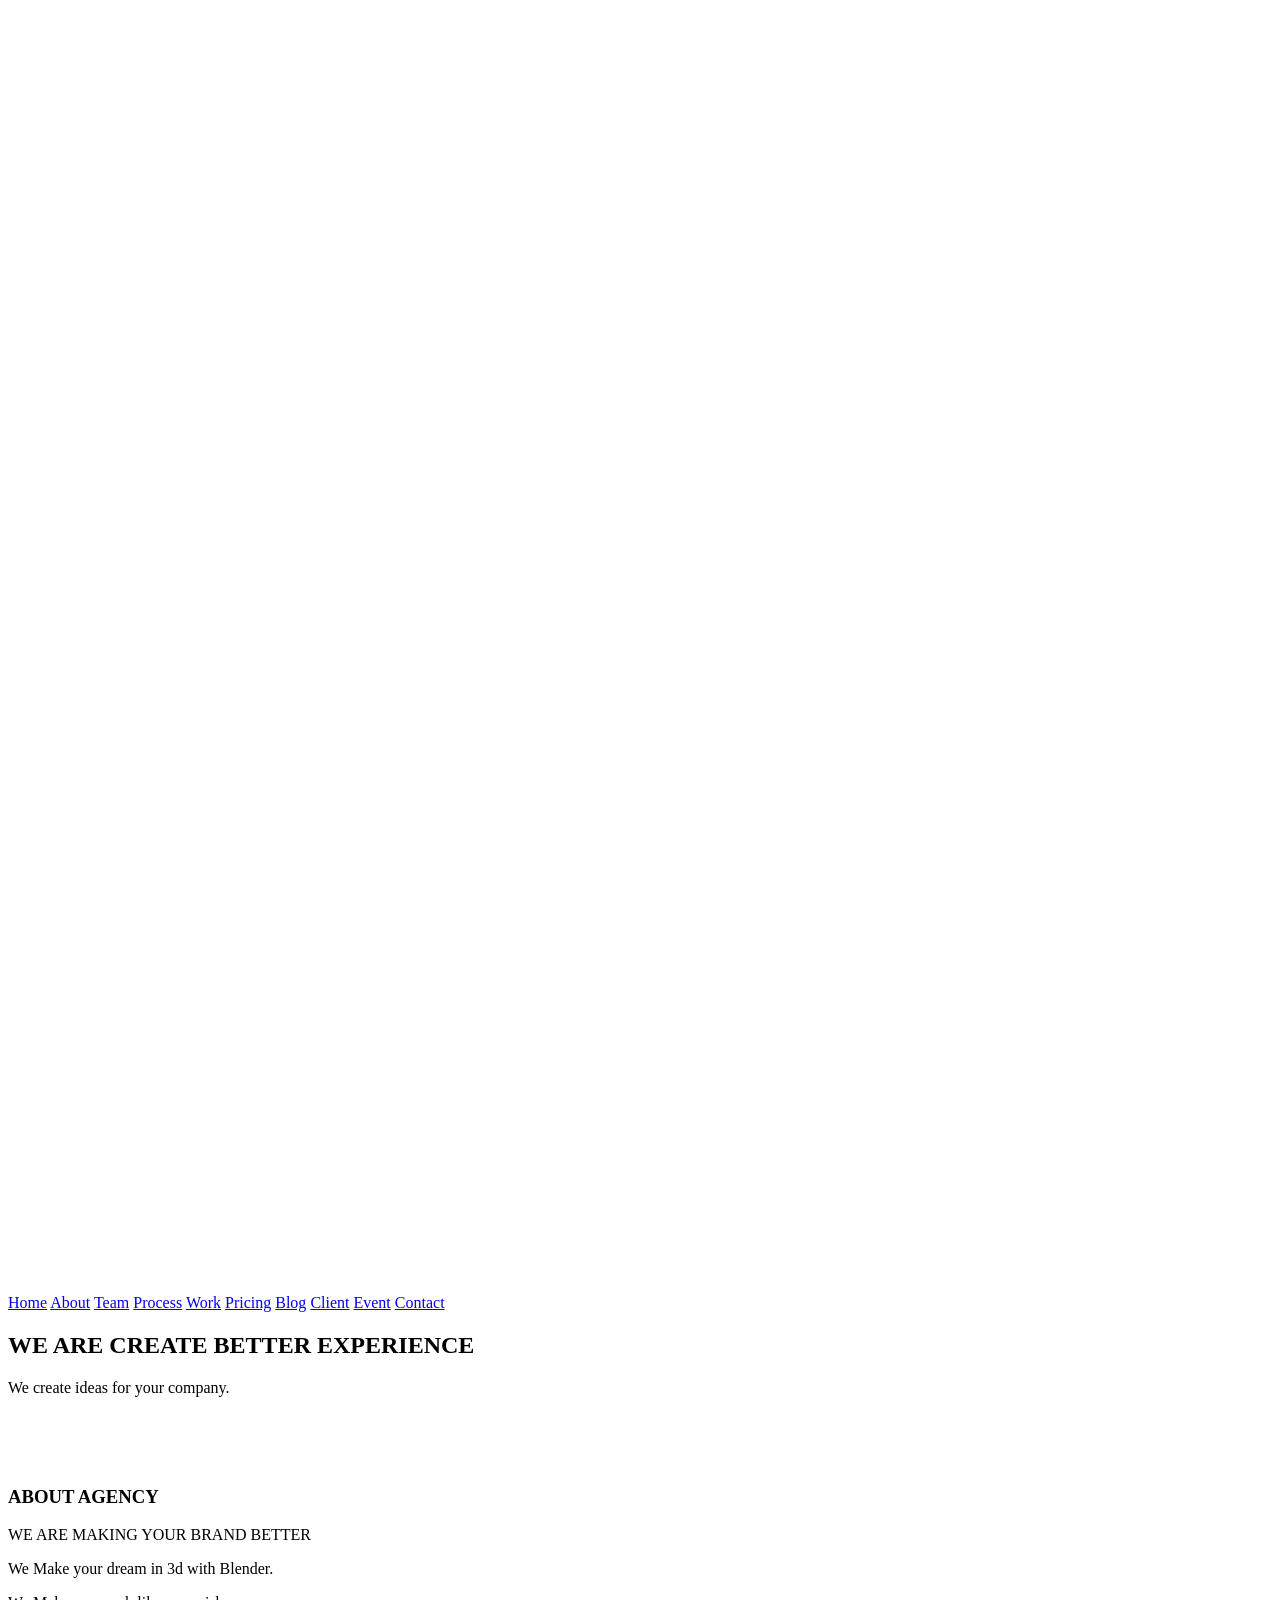
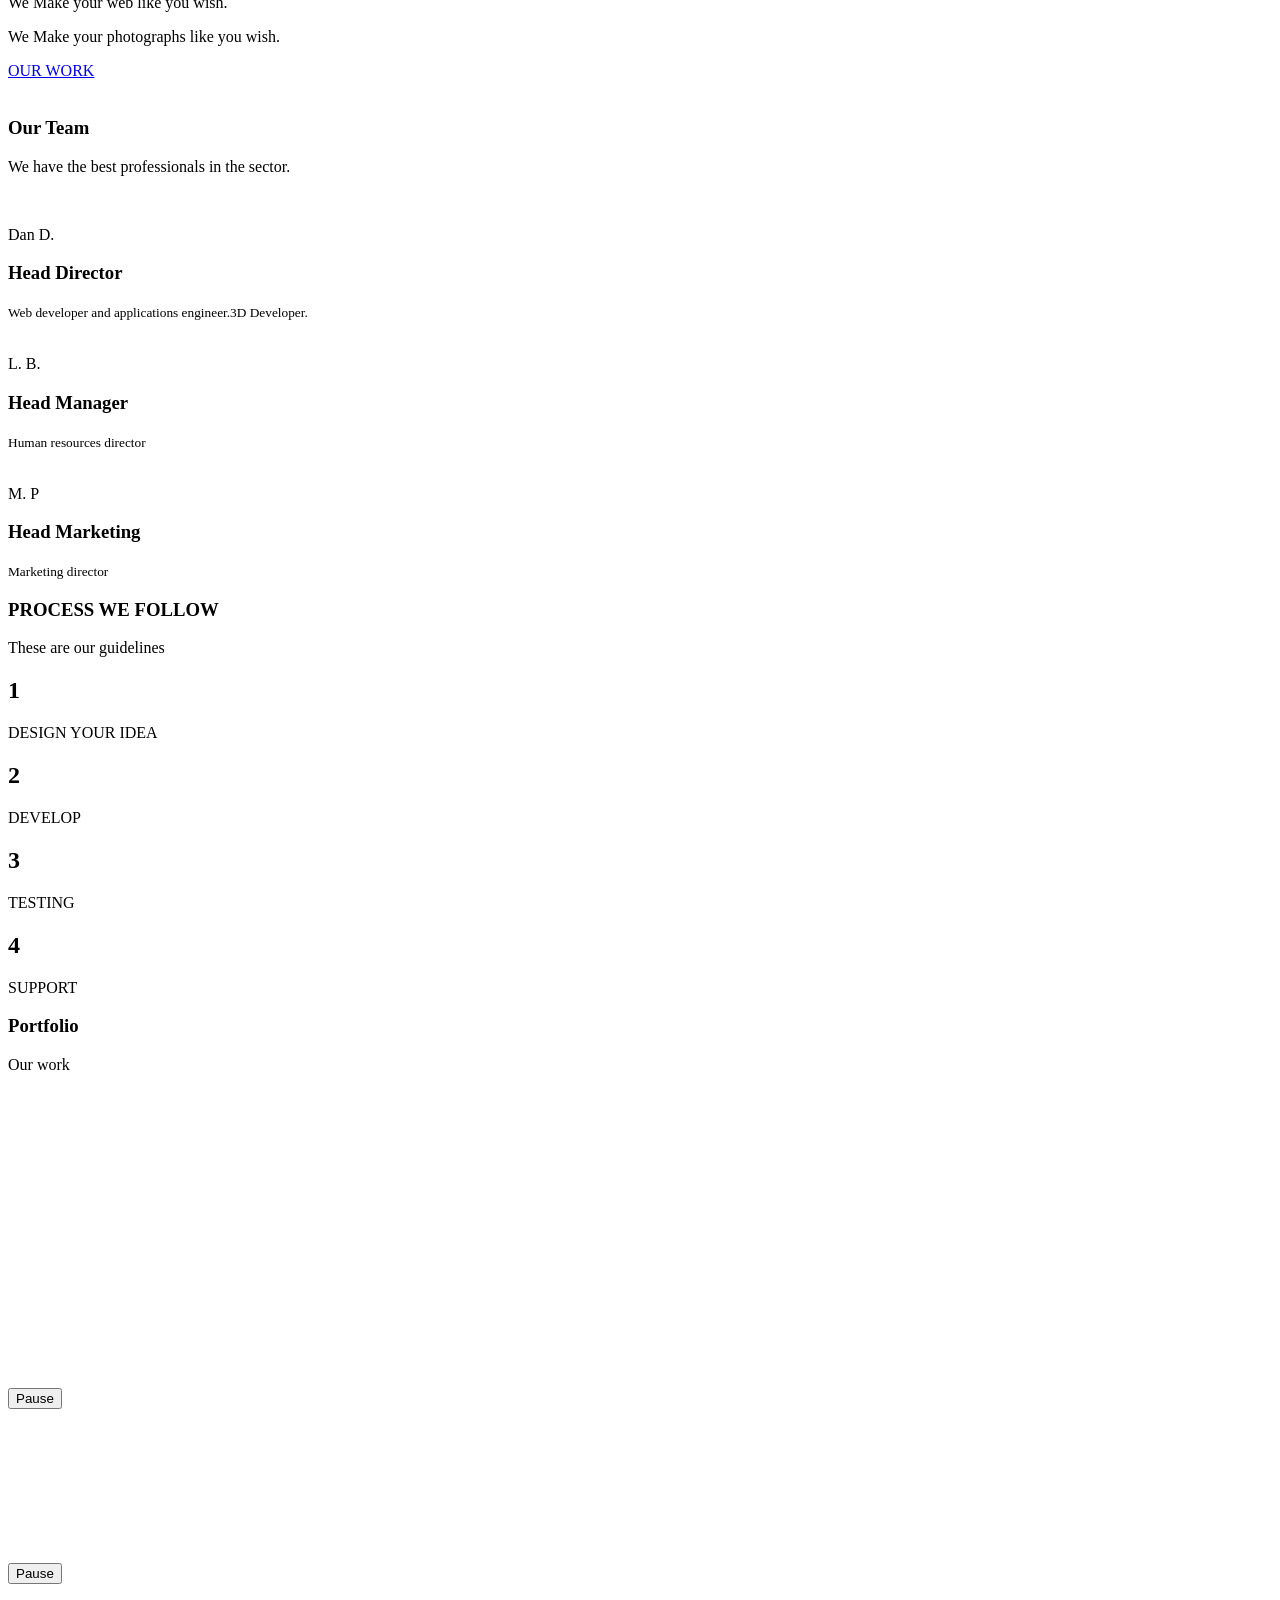
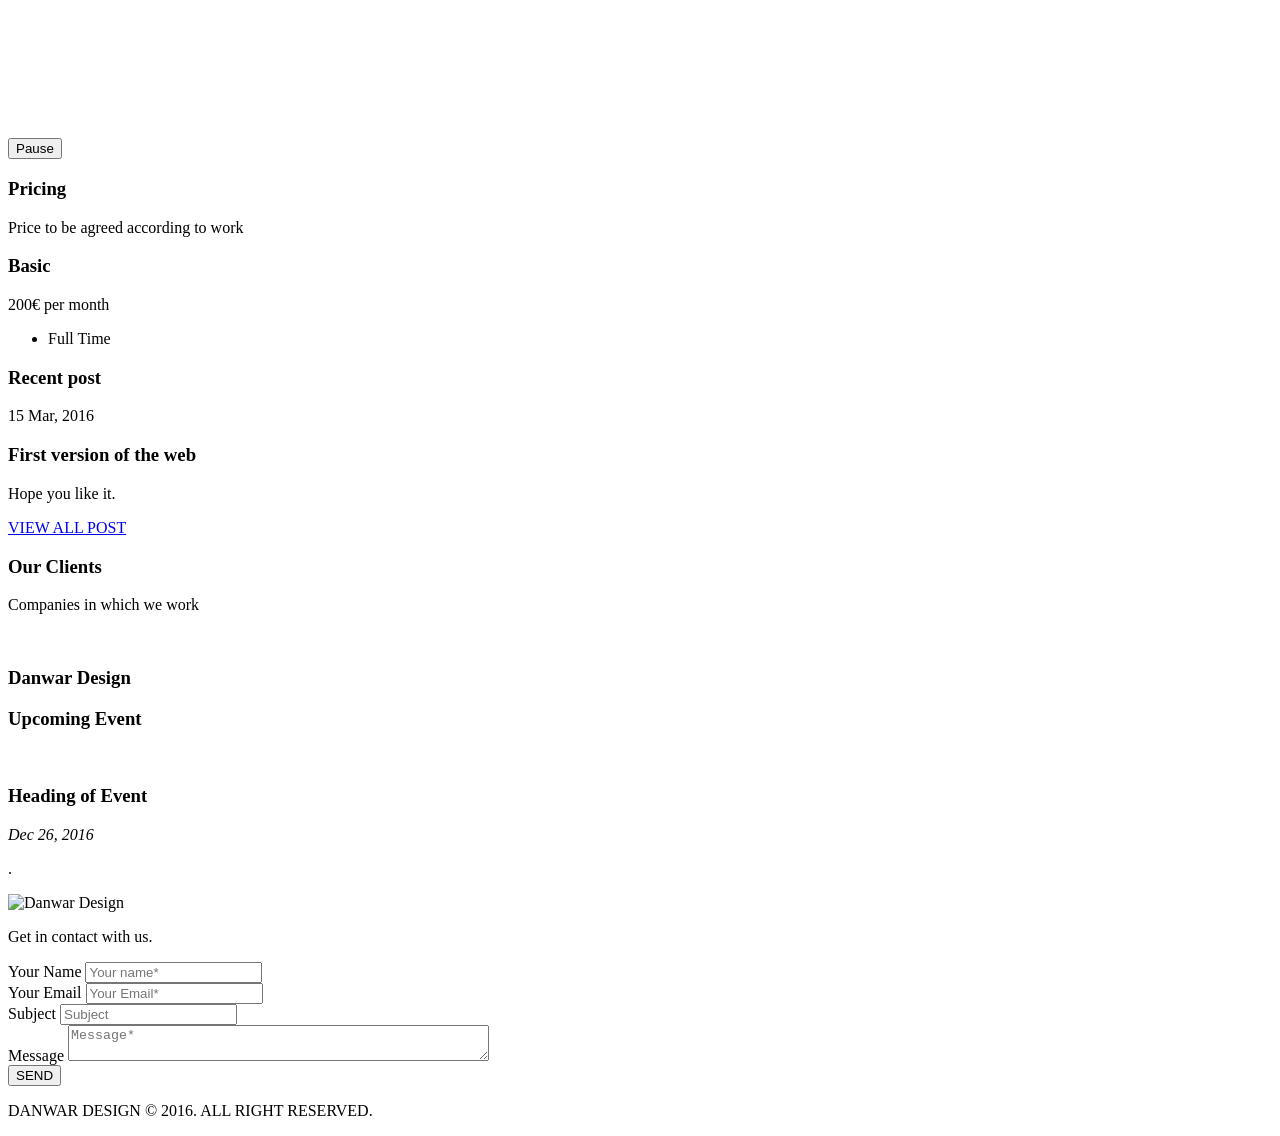
==== danwardesign.html @ 5cc41cb2 "first upload" ====
<!DOCTYPE html>
<html lang="en">
<head>
<meta charset="utf-8">
<meta name="viewport" content="width=device-width, initial-scale=1.0">
<meta name="description" content="WEB DESIGN, SOFTWARE DEVELOPMENT">
<meta name="author" content="">
<title>DANWAR DESIGN</title>
<!-- core CSS -->
<link rel="shortcut icon" href="img/logo.ico" type="image/x-icon">
<link rel="icon" href="img/logo.ico" type="image/x-icon">
<link href="css/bootstrap.min.css" rel="stylesheet">
<link href="css/font-awesome.min.css" rel="stylesheet">
<link href="css/animate.min.css" rel="stylesheet">
<link href="css/owl.carousel.css" rel="stylesheet">
<link href="css/main.css" rel="stylesheet">
<link href="css/responsive.css" rel="stylesheet">
<!--[if lt IE 9]>
    <script src="js/html5shiv.js"></script>
    <script src="js/respond.min.js"></script>
    <![endif]-->
<script src="js/jquery.js"></script>
<script src="js/bootstrap.min.js"></script>
<script src="js/wow.min.js"></script>
<script src='js/jquery.scrollto.min.js'></script>
<script src="js/owl.carousel.min.js"></script>
<script type="text/javascript">
	// makes sure the whole site is loaded
	jQuery(window).load(function() {
	// will fade out the whole DIV that covers the website.
	jQuery("#preloader").delay(2000).fadeOut("slow");
	});
	


</script>
</head>
<!--/head-->
<body>


<div id="preloader">
  <div class="loader">
    <svg class="circular" viewBox="25 25 50 50">
      <circle class="path" cx="50" cy="50" r="20" fill="none" stroke-width="2" stroke-miterlimit="10"/>
    </svg>
  </div>
</div>

<header class="main-section" >
  <div class="container">
    <div class="cbp-af-header">
      <div class="cbp-af-inner"> 
        <!--Fixed</h1>--> 
        <a href="/" class="logo"><img src="img/logo2.png" alt="" /></a>
        <nav> <a href="#home">Home</a> <a href="#about">About</a> <a href="#team">Team</a> <a href="#process">Process</a> <a href="#portfolio">Work</a> <a href="#pricing">Pricing</a> <a href="#blog">Blog</a> <a href="#client">Client</a> <a href="#event">Event</a> <a href="#contact">Contact</a> </nav>
      </div>
    </div>
  </div>
  
  <!-- /.navbar --> 
</header>

<!-- Header -->
 
<section class="banner-section" id="home">
<div class="banner-caption">
<h2>WE ARE CREATE BETTER EXPERIENCE</h2>
<span></span>
<p>We create ideas for your company.</p>
</div>

<div id="owl-banner" class="owl-carousel">
      <div class="item text-center">
        <img src="img/banner1.jpg" alt="" />
      </div>

      <div class="item text-center">
        <img src="img/banner2.jpg" alt="" />
      </div>
      <div class="item text-center">
        <img src="img/banner3.jpg" alt="" />
      </div>
    </div>

</section>

<!-- Banner -->
<section class="white-section" id="about">
  <div class="container">
    <div class="section-header wow fadeInDown" data-wow-duration="500" data-wow-delay="100">
      <h3>ABOUT AGENCY</h3>
      <span class="border"></span>
      <p>WE ARE MAKING YOUR BRAND BETTER</p>
    </div>
    <div class="about-content">
      <p class="wow fadeInLeft" data-wow-duration="500" data-wow-delay="200">We Make your dream in 3d  with Blender.</p>
      <p class="wow fadeInRight" data-wow-duration="500" data-wow-delay="400">We Make your web like you wish.</p>
      <p class="wow fadeInRight" data-wow-duration="500" data-wow-delay="400">We Make your photographs like you wish.</p>
      <a href="#portfolio" class="btn btn-hero">OUR WORK</a> </div>
    <div class="about-img"> <img src="img/about-img.png" alt="" /> </div>
  </div>
</section>
<!-- About -->
<section class="grey-section" id="team">
  <div class="container">
    <div class="section-header wow slideInDown" data-wow-duration="300" data-wow-delay="300">
      <h3>Our Team</h3>
      <span class="border"></span>
      <p>We have the best professionals in the sector.</p>
    </div>
    <div class="row">
      <div class="col-sm-4">
        <div class="team-item wow slideInLeft" data-wow-duration="300" data-wow-delay="2300"> <img src="img/team-1.jpg" alt="" />
          <p class="team-name">Dan D.</p>
          <h3 class="position">Head Director</h3>
          <div class="social-buttons"><a href="#" class="social-button facebook"><i class="fa fa-facebook"></i></a><a href="#" class="social-button twitter"><i class="fa fa-twitter"></i></a><a href="#" class="social-button google"><i class="fa fa-google"></i></a><a href="#" class="social-button dribbble"><i class="fa fa-dribbble"></i></a><a href="#" class="social-button skype"><i class="fa fa-skype"></i></a> </div>
          <small>Web developer and applications engineer.3D Developer.</small> </div>
      </div>
      <div class="col-sm-4">
        <div class="team-item wow slideInDown" data-wow-duration="300" data-wow-delay="300"> <img src="img/team-2.jpg" alt="" />
          <p class="team-name">L. B.</p>
          <h3 class="position">Head Manager</h3>
          <div class="social-buttons"><a href="#" class="social-button facebook"><i class="fa fa-facebook"></i></a><a href="#" class="social-button twitter"><i class="fa fa-twitter"></i></a><a href="#" class="social-button google"><i class="fa fa-google"></i></a><a href="#" class="social-button dribbble"><i class="fa fa-dribbble"></i></a><a href="#" class="social-button skype"><i class="fa fa-skype"></i></a> </div>
          <small>Human resources director</small> </div>
      </div>
      <div class="col-sm-4">
        <div class="team-item wow slideInRight" data-wow-duration="300" data-wow-delay="300"> <img src="img/team-3.jpg" alt="" />
          <p class="team-name">M. P</p>
          <h3 class="position">Head Marketing</h3>
          <div class="social-buttons"><a href="#" class="social-button facebook"><i class="fa fa-facebook"></i></a><a href="#" class="social-button twitter"><i class="fa fa-twitter"></i></a><a href="#" class="social-button google"><i class="fa fa-google"></i></a><a href="#" class="social-button dribbble"><i class="fa fa-dribbble"></i></a><a href="#" class="social-button skype"><i class="fa fa-skype"></i></a> </div>
          <small>Marketing director</small> </div>
      </div>
    </div>
  </div>
</section>
<!-- Team -->
<section class="process-section" id="process">
  <div class="process-bg"></div>
  <div class="container">
    <div class="processes">
      <div class="section-header wow slideInDown" data-wow-duration="300" data-wow-delay="300">
        <h3>PROCESS WE FOLLOW</h3>
        <span class="border"></span>
        <p>These are our guidelines </p>
      </div>
      <div class="pro-item pro-color-1">
        <h2>1</h2>
        <div class="pro-hover"> <span class="fa fa-coffee"></span>
          <p>DESIGN YOUR IDEA</p>
        </div>
      </div>
      <div class="pro-item pro-color-2">
        <h2>2</h2>
        <div class="pro-hover"> <span class="fa fa-desktop"></span>
          <p>DEVELOP</p>
        </div>
      </div>
      <div class="pro-item pro-color-3">
        <h2>3</h2>
        <div class="pro-hover"> <span class="fa fa-hourglass-o"></span>
          <p>TESTING</p>
        </div>
      </div>
      <div class="pro-item pro-color-4">
        <h2>4</h2>
        <div class="pro-hover"> <span class="fa fa-send-o"></span>
          <p>SUPPORT</p>
        </div>
      </div>
    </div>
  </div>
</section>
<!-- Process -->
<section class="white-section" id="portfolio">
  <div class="container">
    <div class="section-header wow slideInDown" data-wow-duration="300" data-wow-delay="300">
      <h3>Portfolio</h3>
      <span class="border"></span>
      <p>Our work</p>
    </div>
    <div class="row wow fadeInDown" data-wow-duration="500" data-wow-delay="100">
      <div class="col-md-3 col-sm-6">
        <div class="image-hover img-inner-shadow"> <img src="img/img1.png" alt="" />
          <div class="layer"></div>
        </div>
      </div>
      <div class="col-md-3 col-sm-6">
        <div class="image-hover img-inner-shadow"> <img src="img/img2.png" alt="" />
          <div class="layer"></div>
        </div>
      </div>
      <div class="col-md-3 col-sm-6">
        <div class="image-hover img-inner-shadow"> <img src="img/img3.png" alt="" />
          <div class="layer"></div>
        </div>
      </div>
      <div class="col-md-3 col-sm-6">
        <div class="image-hover img-inner-shadow"> <img src="img/img4.png" alt="" />
          <div class="layer"></div>
        </div>
      </div>
      <div class="col-md-3 col-sm-6">
        <div class="image-hover img-inner-shadow"> <img src="img/img5.png" alt="" />
          <div class="layer"></div>
        </div>
      </div>
      <div class="col-md-3 col-sm-6">
        <div class="image-hover img-inner-shadow"> <img src="img/img6.png" alt="" />
          <div class="layer"></div>
        </div>
      </div>
      <div class="col-md-3 col-sm-6">
        <div class="image-hover img-inner-shadow"> <img src="img/img7.png" alt="" />
          <div class="layer"></div>
        </div>
      </div>
      <div class="col-md-3 col-sm-6">
        <div class="image-hover img-inner-shadow"> <img src="img/img8.png" alt="" />
          <div class="layer"></div>
        </div>
      </div>
	   
	  <div class="image-hover img-inner-shadow">  
       <!-- VIDEO -->
		<video  id="v1"  class="stopfade" loop autoplay muted preload poster="img/about-img.png">
		<source src="img/video/convertir.mp4 " type="video/mp4">
		</video>       	
		  <div id="bv1">		 	
			  <button id="b1" onclick="pausarVideo('v1');" >Pause</button>
		  </div>
      </div>
	  <div class="image-hover img-inner-shadow">  
       <!-- VIDEO -->
		<video  id="v2"  class="stopfade" loop autoplay muted preload poster="img/about-img.png">
		<source src="img/video/salto.mp4 " type="video/mp4">
		</video>       	
		  <div id="bv2">		 	
			 <button id="b2" onclick="pausarVideo('v2');" >Pause</button>
		  </div>
      </div>
	  <div class="image-hover img-inner-shadow">  
       <!-- VIDEO -->
		<video  id="v3"  class="stopfade" loop autoplay muted preload poster="img/about-img.png">
		<source src="img/video/tenis1.mp4 " type="video/mp4">
		</video>       	
		  <div id="bv3">		 	
			 <button id="b3" onclick="pausarVideo('v3');" >Pause</button>
		  </div>
      </div>
	
  </div>
</section>
<!-- Portfolio -->
<section class="grey-section" id="pricing">
  <div class="container">
    <div class="section-header wow slideInDown" data-wow-duration="300" data-wow-delay="300">
      <h3>Pricing</h3>
      <span class="border"></span>
      <p>Price to be agreed according to work</p>
    </div>
    <div class="row">
      <div class="col-sm-4">
        <div class="price_card wow slideInLeft" data-wow-duration="300" data-wow-delay="300">
          <div class="header">
            <h3>Basic</h3>
            <span class="price">200€</span> <span class="name">per month</span> </div>
          <ul class="features">
            <li>Full Time</li>
          </ul>
        </div>
      </div>
     
    </div>
  </div>
</section>
<!-- Pricing -->
<section class="post-section" id="blog">
  <div class="post-bg"></div>
  <div class="container">
    <div class="col-xs-offset-7">
      <div class="section-header">
        <h3>Recent post</h3>
        <span class="border"></span>
        <p> </p>
      </div>
      <div class="posts">
        <div class="post-item"> <span>15 Mar, 2016</span>
          <h3>First version of the web</h3>
          <p>Hope you like it. </p>
        </div>


        <a href="#" class="btn btn-hero">VIEW ALL POST</a> </div>
    </div>
  </div>
</section>
<!-- Blog -->
<section class="white-section" id="client">
  <div class="container">
    <div class="client-section">
      <div class="section-header wow slideInLeft" data-wow-duration="300" data-wow-delay="300">
        <h3>Our Clients</h3>
        <span class="border"></span>
        <p>Companies in which we work</p>
      </div>
      <div id="owl-demo" class="owl-carousel wow slideInRight" data-wow-duration="300" data-wow-delay="300">
        <div class="item"><img src="img/client-3.png" alt="" /></div>        
      </div>
    </div>
  </div>
</section>

<!-- Clients -->
<section class="test-section wow fadeInDown" data-wow-duration="300" data-wow-delay="300">
  <div class="container">
    <div id="owl-client" class="owl-carousel">
      <div class="item text-center">
     
        <h3>Danwar Design</h3>      
      </div>
    </div>
  </div>
</section>
<!-- Testimonial -->
<section class="grey-section" id="event">
  <div class="container">
    <div class="section-header wow slideInDown" data-wow-duration="300" data-wow-delay="300">
      <h3>Upcoming Event</h3>      
    </div>
    <div class="row">
      <div class="col-md-6">
        <div class="blog-item wow slideInLeft" data-wow-duration="300" data-wow-delay="300"> <img src="img/home-blog-1.jpg" alt="" />
          <h3>Heading of Event</h3>
          <em>Dec 26, 2016</em>
          <p>.</p>
        </div>
      </div>     
    </div>
  </div>
</section>
<!-- Event -->
<section class="map-section">
  <div id="map-canvas"></div>
</section>
<!-- Google Map -->
<footer id="contact" class="footer-section">
  <div class="footer-main">
    <div class="container">
      <div class="col-md-6">
        <div class="footer-logo"> <img src="img/footer-logo.png" alt="Danwar Design" /> </div>
        <p>Get in contact with us. </p>
        <div class="social-buttons"><a href="#" class="social-button facebook"><i class="fa fa-facebook"></i></a><a href="#" class="social-button twitter"><i class="fa fa-twitter"></i></a><a href="#" class="social-button google"><i class="fa fa-google"></i></a><a href="#" class="social-button dribbble"><i class="fa fa-dribbble"></i></a><a href="#" class="social-button skype"><i class="fa fa-skype"></i></a> </div>
      </div>
      <div class="col-md-5 pull-right">
        <div class="contact-form wow slideInLeft" data-wow-duration="300" data-wow-delay="300">
          <form id="contact-form" class="form" action="contactform.php" method="POST">
            <div class="form-group">
              <label class="form-label" for="Name">Your Name</label>
              <input type="text" class="form-control" id="Name" name="first_name" placeholder="Your name*" tabindex="1" required>
            </div>
            <div class="form-group">
              <label class="form-label" for="email">Your Email</label>
              <input type="email" class="form-control" id="email" name="email" placeholder="Your Email*" tabindex="2" required>
            </div>
            <div class="form-group">
              <label class="form-label" for="subject">Subject</label>
              <input type="text" class="form-control" id="subject" name="subject" placeholder="Subject" tabindex="3">
            </div>
            <div class="form-group">
              <label class="form-label" for="comments">Message</label>
              <textarea rows="2" cols="50" name="comments" class="form-control" id="comments" placeholder="Message*" tabindex="4" required></textarea>
            </div>
            <div class="text-left mt70">
              <button type="submit" class="btn btn-hero">SEND</button>
            </div>
          </form>
        </div>
      </div>
    </div>
  </div>
  <div class="footer text-center">
    <div class="btn btn-top" id="toTop"> <a href="#"><i class="fa fa-angle-up"></i></a> </div>
    <p>DANWAR DESIGN &copy; 2016. ALL RIGHT RESERVED.</p>
  </div>
</footer>
<!-- Contact --> 
<script src="js/classie.js" type="application/javascript"></script> 
<script src="js/main.js"></script> 
<script>

	
 
	function pausarVideo(videoParam )
	{
	    var buscar = "#b" + videoParam + " button" ;
		var video = document.getElementById(videoParam),
		pauseButton = document.querySelector(buscar);
 
 
		function vidFade() {
		  video.classList.add("stopfade");
		}

		video.addEventListener('ended', function()
		{
		// only functional if "loop" is removed 
		video.pause();
		vidFade();
		}, false); 
		 
		pauseButton.addEventListener("click", function() {
		
		  video.classList.toggle("stopfade");
		  if (video.paused) {
			video.play();
			pauseButton.innerHTML = "Pause";
		  } else {
			video.pause();
			pauseButton.innerHTML = "Paused";
		  }
		}, false);

		video.addEventListener('touchstart', function(e) {
		e.preventDefault();
		video.play();
		})
	}
	
	</script>

</body>
</html>
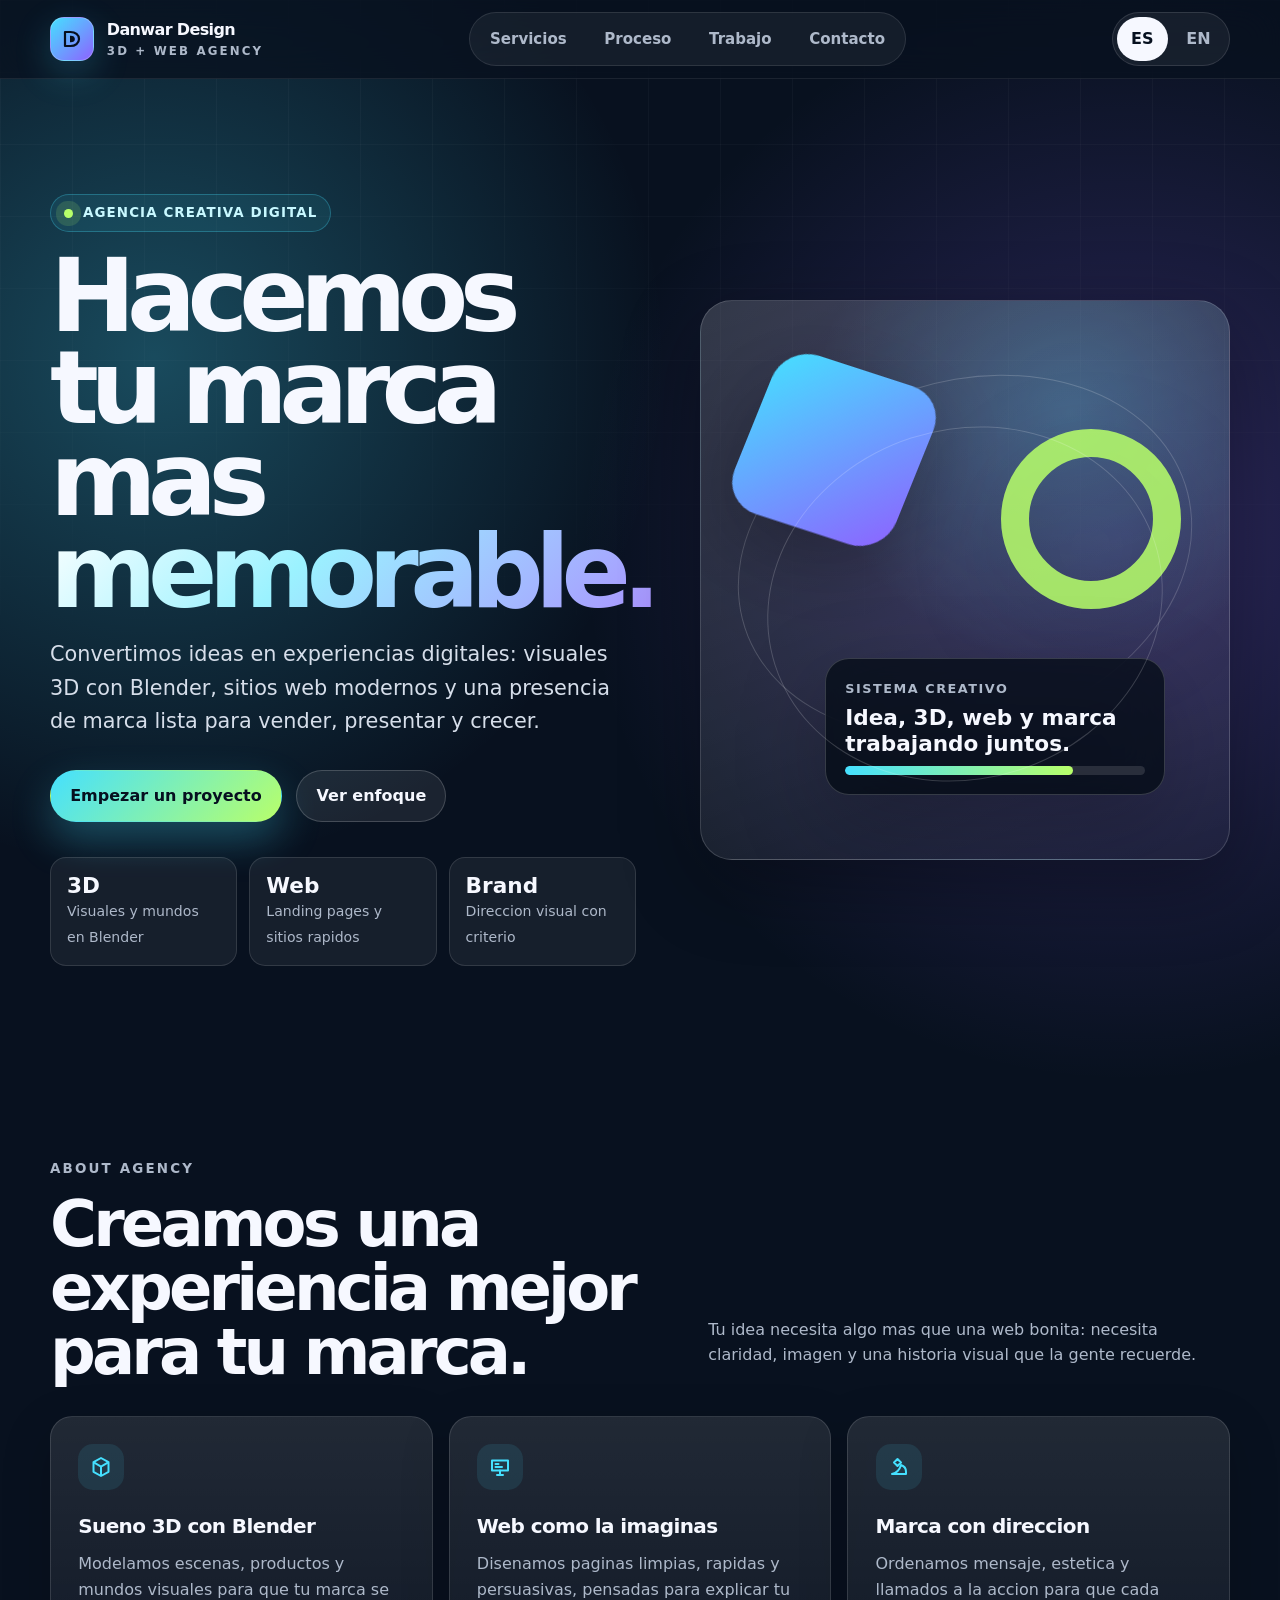
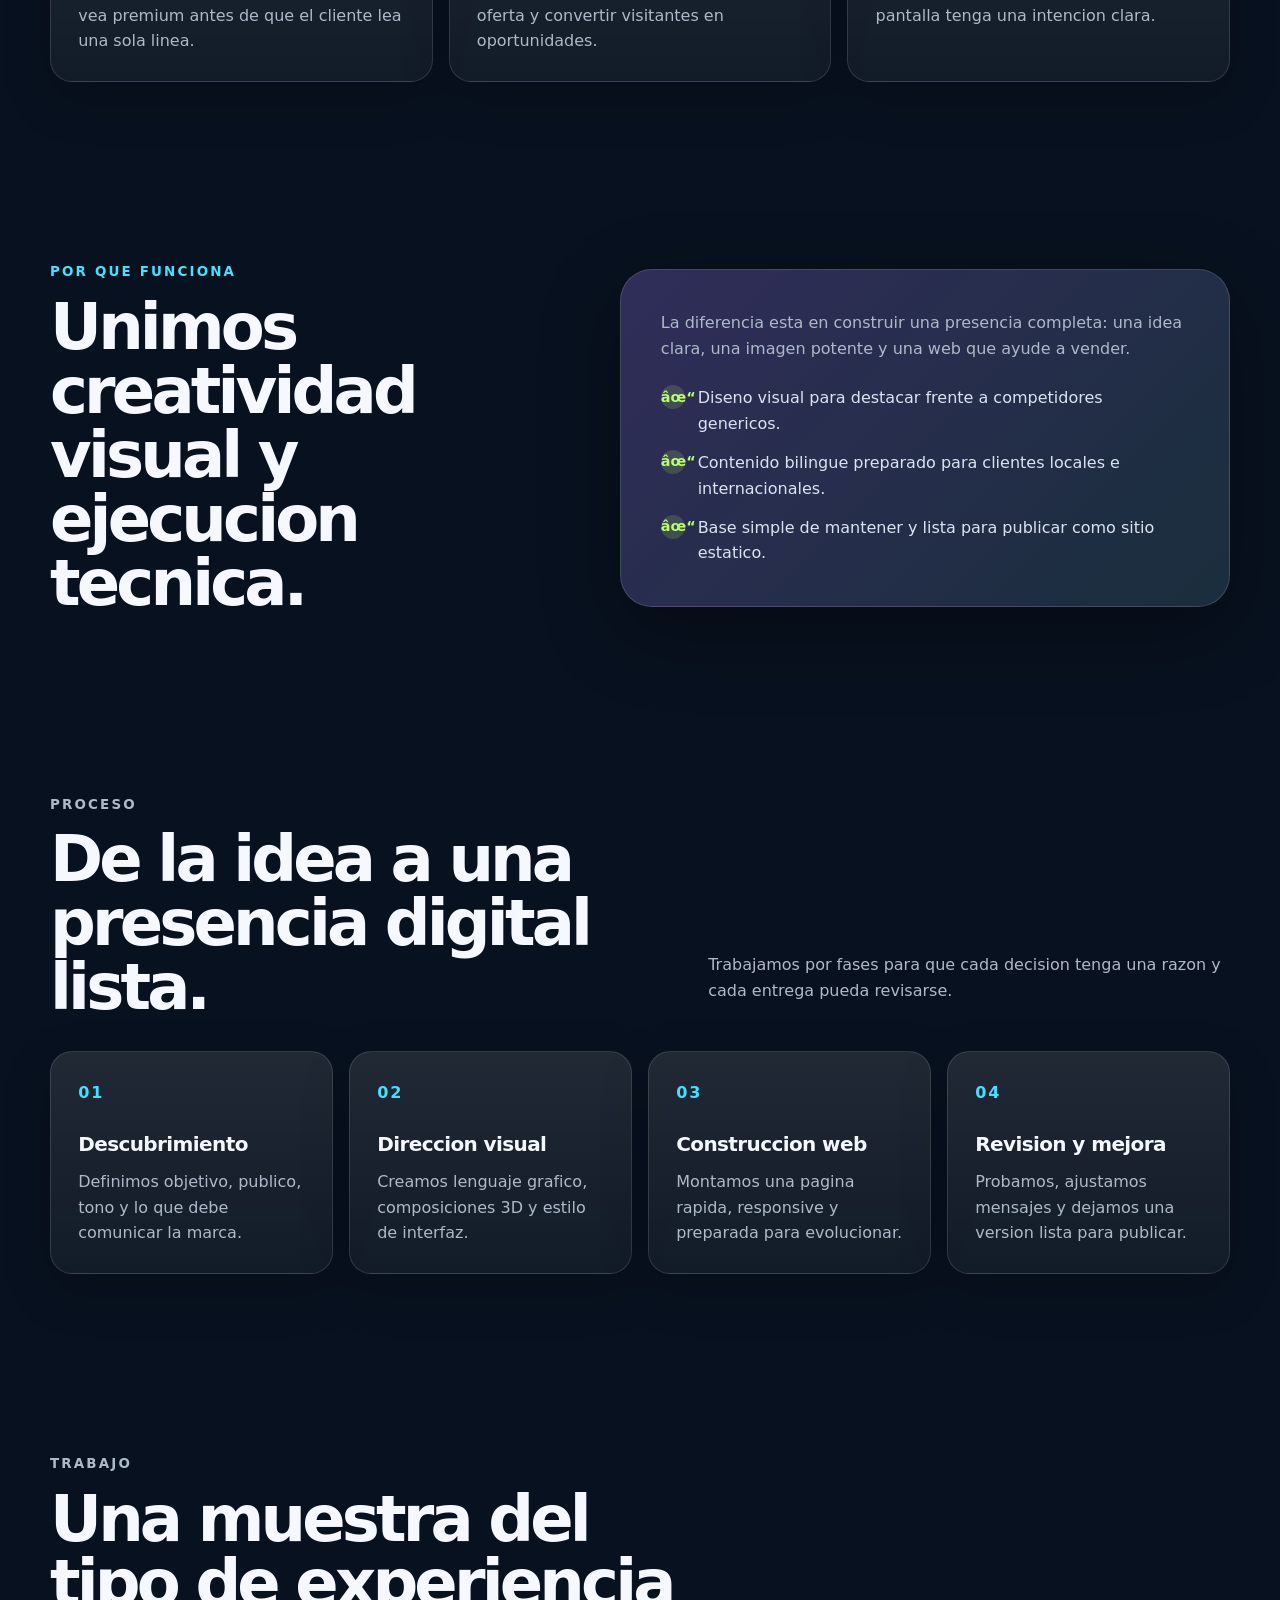
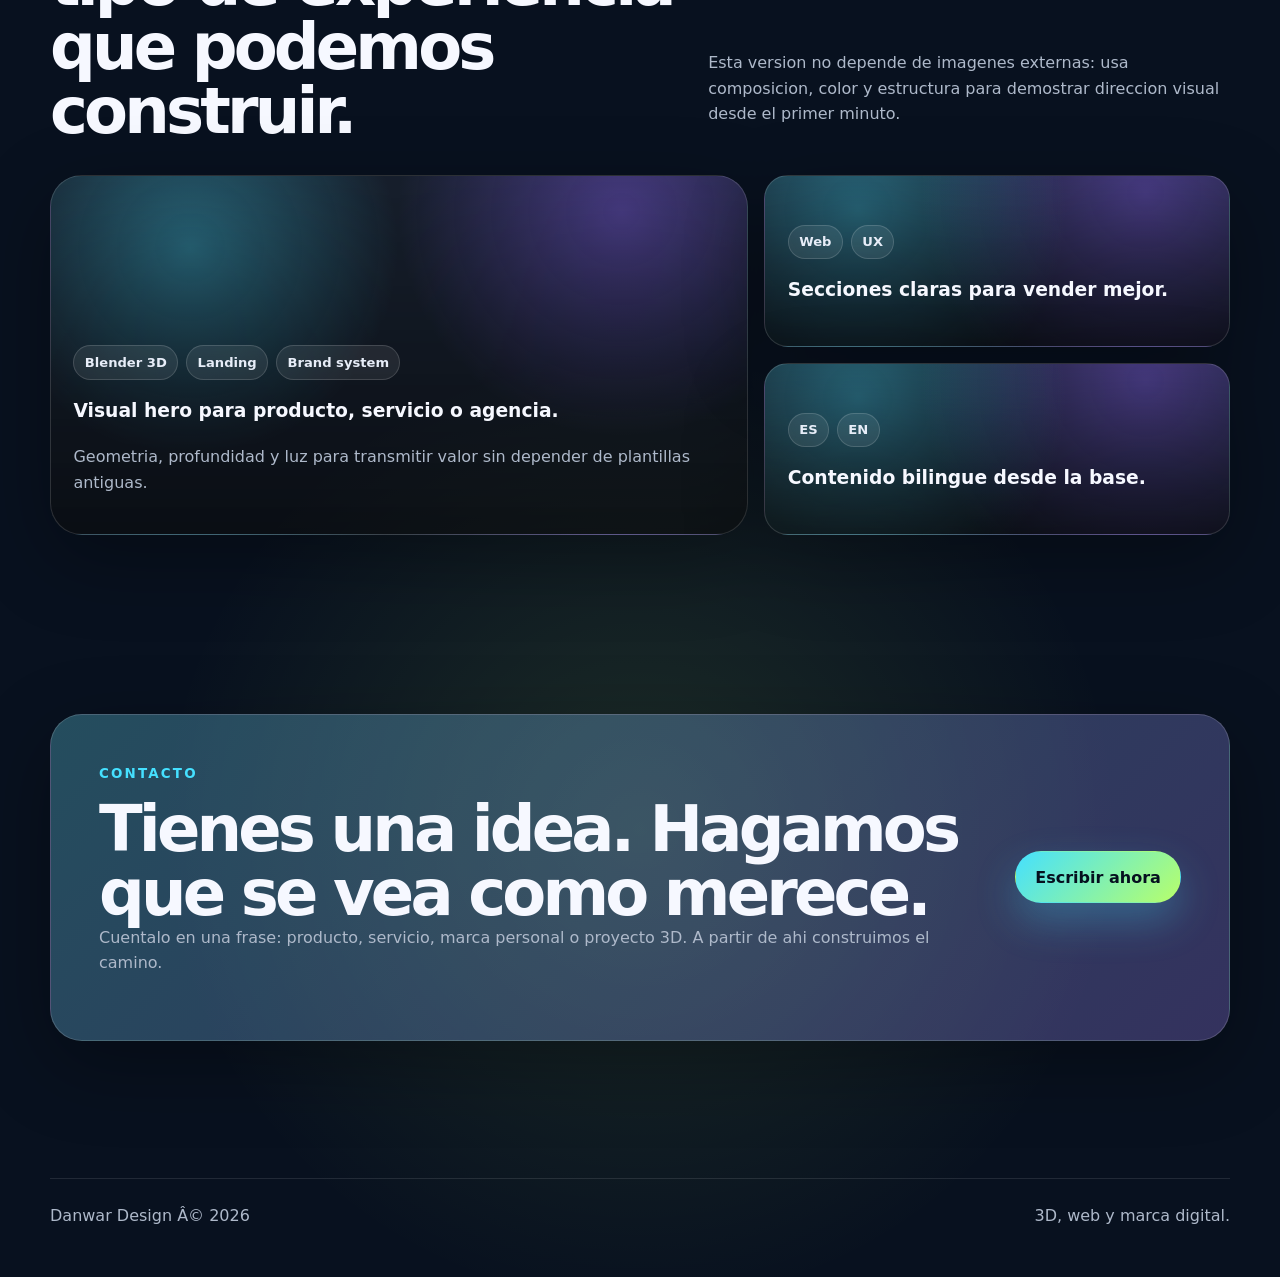
==== commit 6e451939: "Modernize Danwar Design landing page" ====
--- a/danwardesign.html
+++ b/danwardesign.html
@@ -1,433 +1,278 @@
-<!DOCTYPE html>
-<html lang="en">
-<head>
-<meta charset="utf-8">
-<meta name="viewport" content="width=device-width, initial-scale=1.0">
-<meta name="description" content="WEB DESIGN, SOFTWARE DEVELOPMENT">
-<meta name="author" content="">
-<title>DANWAR DESIGN</title>
-<!-- core CSS -->
-<link rel="shortcut icon" href="img/logo.ico" type="image/x-icon">
-<link rel="icon" href="img/logo.ico" type="image/x-icon">
-<link href="css/bootstrap.min.css" rel="stylesheet">
-<link href="css/font-awesome.min.css" rel="stylesheet">
-<link href="css/animate.min.css" rel="stylesheet">
-<link href="css/owl.carousel.css" rel="stylesheet">
-<link href="css/main.css" rel="stylesheet">
-<link href="css/responsive.css" rel="stylesheet">
-<!--[if lt IE 9]>
-    <script src="js/html5shiv.js"></script>
-    <script src="js/respond.min.js"></script>
-    <![endif]-->
-<script src="js/jquery.js"></script>
-<script src="js/bootstrap.min.js"></script>
-<script src="js/wow.min.js"></script>
-<script src='js/jquery.scrollto.min.js'></script>
-<script src="js/owl.carousel.min.js"></script>
-<script type="text/javascript">
-	// makes sure the whole site is loaded
-	jQuery(window).load(function() {
-	// will fade out the whole DIV that covers the website.
-	jQuery("#preloader").delay(2000).fadeOut("slow");
-	});
-	
+<!doctype html>
+<html lang="es">
+<head>
+  <meta charset="utf-8">
+  <meta name="viewport" content="width=device-width, initial-scale=1">
+  <meta name="description" content="Danwar Design crea experiencias digitales, diseno 3D con Blender y sitios web modernos para marcas que quieren destacar.">
+  <meta name="theme-color" content="#08111f">
+  <title>Danwar Design | 3D, web y marca digital</title>
+  <link rel="stylesheet" href="assets/css/styles.css">
+</head>
+<body data-active-lang="es">
+  <a class="skip-link" href="#main">Saltar al contenido</a>
+
+  <header class="site-header" aria-label="Navegacion principal">
+    <div class="container nav">
+      <a class="brand" href="#home" aria-label="Danwar Design home">
+        <span class="brand-mark" aria-hidden="true">
+          <svg width="24" height="24" viewBox="0 0 24 24" fill="none" role="img" aria-hidden="true">
+            <path d="M5 19V5h5.4c4.9 0 8.6 2.9 8.6 7s-3.7 7-8.6 7H5Z" stroke="currentColor" stroke-width="2.2" stroke-linejoin="round"/>
+            <path d="M10 8.7h.8c2.4 0 4.1 1.2 4.1 3.3s-1.7 3.3-4.1 3.3H10V8.7Z" fill="currentColor"/>
+          </svg>
+        </span>
+        <span>Danwar Design <small>3D + Web Agency</small></span>
+      </a>
+
+      <nav class="nav-links" aria-label="Secciones">
+        <a href="#services"><span data-lang="es">Servicios</span><span data-lang="en">Services</span></a>
+        <a href="#process"><span data-lang="es">Proceso</span><span data-lang="en">Process</span></a>
+        <a href="#work"><span data-lang="es">Trabajo</span><span data-lang="en">Work</span></a>
+        <a href="#contact"><span data-lang="es">Contacto</span><span data-lang="en">Contact</span></a>
+      </nav>
+
+      <div class="lang-toggle" aria-label="Cambiar idioma">
+        <button type="button" data-set-lang="es" aria-pressed="true">ES</button>
+        <button type="button" data-set-lang="en" aria-pressed="false">EN</button>
+      </div>
+    </div>
+  </header>
+
+  <main id="main">
+    <section class="hero" id="home">
+      <div class="container hero-grid">
+        <div>
+          <p class="eyebrow"><span class="pulse" aria-hidden="true"></span><span data-lang="es">Agencia creativa digital</span><span data-lang="en">Creative digital agency</span></p>
+          <h1>
+            <span data-lang="es">Hacemos tu marca mas</span>
+            <span data-lang="en">We make your brand</span>
+            <span class="gradient-text" data-lang="es"> memorable.</span>
+            <span class="gradient-text" data-lang="en"> unforgettable.</span>
+          </h1>
+          <p class="hero-copy" data-lang="es">Convertimos ideas en experiencias digitales: visuales 3D con Blender, sitios web modernos y una presencia de marca lista para vender, presentar y crecer.</p>
+          <p class="hero-copy" data-lang="en">We turn ideas into digital experiences: Blender 3D visuals, modern websites, and a brand presence ready to sell, present, and grow.</p>
+          <div class="actions">
+            <a class="button button-primary" href="#contact"><span data-lang="es">Empezar un proyecto</span><span data-lang="en">Start a project</span></a>
+            <a class="button button-secondary" href="#work"><span data-lang="es">Ver enfoque</span><span data-lang="en">See our approach</span></a>
+          </div>
+          <div class="hero-stats" aria-label="Puntos clave">
+            <div class="stat">
+              <strong>3D</strong>
+              <span data-lang="es">Visuales y mundos en Blender</span>
+              <span data-lang="en">Blender visuals and worlds</span>
+            </div>
+            <div class="stat">
+              <strong>Web</strong>
+              <span data-lang="es">Landing pages y sitios rapidos</span>
+              <span data-lang="en">Fast sites and landing pages</span>
+            </div>
+            <div class="stat">
+              <strong>Brand</strong>
+              <span data-lang="es">Direccion visual con criterio</span>
+              <span data-lang="en">Sharp visual direction</span>
+            </div>
+          </div>
+        </div>
+
+        <div class="orbital-card" aria-label="Representacion visual 3D y web">
+          <div class="shape shape-cube" aria-hidden="true"></div>
+          <div class="shape shape-ring" aria-hidden="true"></div>
+          <div class="shape shape-panel">
+            <span data-lang="es">Sistema creativo</span>
+            <span data-lang="en">Creative system</span>
+            <strong data-lang="es">Idea, 3D, web y marca trabajando juntos.</strong>
+            <strong data-lang="en">Idea, 3D, web and brand working together.</strong>
+            <div class="progress" aria-hidden="true"><i></i></div>
+          </div>
+        </div>
+      </div>
+    </section>
+
+    <section id="services">
+      <div class="container">
+        <div class="section-head">
+          <div>
+            <p class="section-kicker">About agency</p>
+            <h2 data-lang="es">Creamos una experiencia mejor para tu marca.</h2>
+            <h2 data-lang="en">We create a better experience for your brand.</h2>
+          </div>
+          <p data-lang="es">Tu idea necesita algo mas que una web bonita: necesita claridad, imagen y una historia visual que la gente recuerde.</p>
+          <p data-lang="en">Your idea needs more than a pretty website: it needs clarity, imagery, and a visual story people remember.</p>
+        </div>
+
+        <div class="grid-3">
+          <article class="card">
+            <span class="icon" aria-hidden="true">
+              <svg width="24" height="24" viewBox="0 0 24 24" fill="none">
+                <path d="M12 3 4.5 7.2v9.6L12 21l7.5-4.2V7.2L12 3Z" stroke="currentColor" stroke-width="2" stroke-linejoin="round"/>
+                <path d="M4.8 7.4 12 11.5l7.2-4.1M12 21v-9.5" stroke="currentColor" stroke-width="2"/>
+              </svg>
+            </span>
+            <h3 data-lang="es">Sueno 3D con Blender</h3>
+            <h3 data-lang="en">Your dream in 3D with Blender</h3>
+            <p data-lang="es">Modelamos escenas, productos y mundos visuales para que tu marca se vea premium antes de que el cliente lea una sola linea.</p>
+            <p data-lang="en">We model scenes, products, and visual worlds so your brand feels premium before the client reads a single line.</p>
+          </article>
+
+          <article class="card">
+            <span class="icon" aria-hidden="true">
+              <svg width="24" height="24" viewBox="0 0 24 24" fill="none">
+                <path d="M4 5.5h16v10H4v-10Z" stroke="currentColor" stroke-width="2" stroke-linejoin="round"/>
+                <path d="M9 20h6M12 15.5V20M7.5 9h3M7.5 12h6.5" stroke="currentColor" stroke-width="2" stroke-linecap="round"/>
+              </svg>
+            </span>
+            <h3 data-lang="es">Web como la imaginas</h3>
+            <h3 data-lang="en">The web you wish</h3>
+            <p data-lang="es">Disenamos paginas limpias, rapidas y persuasivas, pensadas para explicar tu oferta y convertir visitantes en oportunidades.</p>
+            <p data-lang="en">We design clean, fast, persuasive pages made to explain your offer and turn visitors into opportunities.</p>
+          </article>
+
+          <article class="card">
+            <span class="icon" aria-hidden="true">
+              <svg width="24" height="24" viewBox="0 0 24 24" fill="none">
+                <path d="M5 19c4.5-1.1 7.7-4.3 9-9 3.4 1.1 5 3.3 5 6.7V19H5Z" stroke="currentColor" stroke-width="2" stroke-linejoin="round"/>
+                <path d="M7 7.5 10.5 4 14 7.5 10.5 11 7 7.5Z" stroke="currentColor" stroke-width="2" stroke-linejoin="round"/>
+              </svg>
+            </span>
+            <h3 data-lang="es">Marca con direccion</h3>
+            <h3 data-lang="en">Brand with direction</h3>
+            <p data-lang="es">Ordenamos mensaje, estetica y llamados a la accion para que cada pantalla tenga una intencion clara.</p>
+            <p data-lang="en">We align message, aesthetics, and calls to action so every screen has a clear purpose.</p>
+          </article>
+        </div>
+      </div>
+    </section>
+
+    <section>
+      <div class="container split">
+        <div>
+          <p class="section-kicker" data-lang="es">Por que funciona</p>
+          <p class="section-kicker" data-lang="en">Why it works</p>
+          <h2 data-lang="es">Unimos creatividad visual y ejecucion tecnica.</h2>
+          <h2 data-lang="en">We connect visual creativity with technical execution.</h2>
+        </div>
+        <div class="feature-panel">
+          <p class="muted" data-lang="es">La diferencia esta en construir una presencia completa: una idea clara, una imagen potente y una web que ayude a vender.</p>
+          <p class="muted" data-lang="en">The difference is building a complete presence: a clear idea, a powerful image, and a website that helps sell.</p>
+          <ul class="feature-list">
+            <li><span class="check" aria-hidden="true">âœ“</span><span data-lang="es">Diseno visual para destacar frente a competidores genericos.</span><span data-lang="en">Visual design that stands out from generic competitors.</span></li>
+            <li><span class="check" aria-hidden="true">âœ“</span><span data-lang="es">Contenido bilingue preparado para clientes locales e internacionales.</span><span data-lang="en">Bilingual content ready for local and international clients.</span></li>
+            <li><span class="check" aria-hidden="true">âœ“</span><span data-lang="es">Base simple de mantener y lista para publicar como sitio estatico.</span><span data-lang="en">A simple, maintainable base ready to publish as a static site.</span></li>
+          </ul>
+        </div>
+      </div>
+    </section>
+
+    <section id="process">
+      <div class="container">
+        <div class="section-head">
+          <div>
+            <p class="section-kicker" data-lang="es">Proceso</p>
+            <p class="section-kicker" data-lang="en">Process</p>
+            <h2 data-lang="es">De la idea a una presencia digital lista.</h2>
+            <h2 data-lang="en">From idea to a ready digital presence.</h2>
+          </div>
+          <p data-lang="es">Trabajamos por fases para que cada decision tenga una razon y cada entrega pueda revisarse.</p>
+          <p data-lang="en">We work in phases so every decision has a reason and every delivery can be reviewed.</p>
+        </div>
+        <div class="process">
+          <article class="card step">
+            <h3 data-lang="es">Descubrimiento</h3>
+            <h3 data-lang="en">Discovery</h3>
+            <p data-lang="es">Definimos objetivo, publico, tono y lo que debe comunicar la marca.</p>
+            <p data-lang="en">We define goals, audience, tone, and what the brand must communicate.</p>
+          </article>
+          <article class="card step">
+            <h3 data-lang="es">Direccion visual</h3>
+            <h3 data-lang="en">Visual direction</h3>
+            <p data-lang="es">Creamos lenguaje grafico, composiciones 3D y estilo de interfaz.</p>
+            <p data-lang="en">We create graphic language, 3D compositions, and interface style.</p>
+          </article>
+          <article class="card step">
+            <h3 data-lang="es">Construccion web</h3>
+            <h3 data-lang="en">Web build</h3>
+            <p data-lang="es">Montamos una pagina rapida, responsive y preparada para evolucionar.</p>
+            <p data-lang="en">We build a fast, responsive page ready to evolve.</p>
+          </article>
+          <article class="card step">
+            <h3 data-lang="es">Revision y mejora</h3>
+            <h3 data-lang="en">Review and polish</h3>
+            <p data-lang="es">Probamos, ajustamos mensajes y dejamos una version lista para publicar.</p>
+            <p data-lang="en">We test, tune messaging, and leave a publish-ready version.</p>
+          </article>
+        </div>
+      </div>
+    </section>
+
+    <section id="work">
+      <div class="container">
+        <div class="section-head">
+          <div>
+            <p class="section-kicker" data-lang="es">Trabajo</p>
+            <p class="section-kicker" data-lang="en">Work</p>
+            <h2 data-lang="es">Una muestra del tipo de experiencia que podemos construir.</h2>
+            <h2 data-lang="en">A sample of the kind of experience we can build.</h2>
+          </div>
+          <p data-lang="es">Esta version no depende de imagenes externas: usa composicion, color y estructura para demostrar direccion visual desde el primer minuto.</p>
+          <p data-lang="en">This version does not depend on external images: it uses composition, color, and structure to show visual direction from minute one.</p>
+        </div>
+        <div class="portfolio">
+          <article class="work-card">
+            <div class="tag-row">
+              <span class="tag">Blender 3D</span>
+              <span class="tag">Landing</span>
+              <span class="tag">Brand system</span>
+            </div>
+            <h3 data-lang="es">Visual hero para producto, servicio o agencia.</h3>
+            <h3 data-lang="en">Hero visuals for product, service, or agency.</h3>
+            <p class="muted" data-lang="es">Geometria, profundidad y luz para transmitir valor sin depender de plantillas antiguas.</p>
+            <p class="muted" data-lang="en">Geometry, depth, and light to communicate value without old templates.</p>
+          </article>
+          <div class="work-stack">
+            <article class="work-card small">
+              <div class="tag-row"><span class="tag">Web</span><span class="tag">UX</span></div>
+              <h3 data-lang="es">Secciones claras para vender mejor.</h3>
+              <h3 data-lang="en">Clear sections that sell better.</h3>
+            </article>
+            <article class="work-card small">
+              <div class="tag-row"><span class="tag">ES</span><span class="tag">EN</span></div>
+              <h3 data-lang="es">Contenido bilingue desde la base.</h3>
+              <h3 data-lang="en">Bilingual content from the start.</h3>
+            </article>
+          </div>
+        </div>
+      </div>
+    </section>
+
+    <section id="contact">
+      <div class="container">
+        <div class="cta">
+          <div class="cta-inner">
+            <div>
+              <p class="section-kicker" data-lang="es">Contacto</p>
+              <p class="section-kicker" data-lang="en">Contact</p>
+              <h2 data-lang="es">Tienes una idea. Hagamos que se vea como merece.</h2>
+              <h2 data-lang="en">You have an idea. Let's make it look the way it deserves.</h2>
+              <p class="muted" data-lang="es">Cuentalo en una frase: producto, servicio, marca personal o proyecto 3D. A partir de ahi construimos el camino.</p>
+              <p class="muted" data-lang="en">Tell it in one sentence: product, service, personal brand, or 3D project. From there we build the path.</p>
+            </div>
+            <a class="button button-primary" href="mailto:hello@danwardesign.com?subject=Nuevo%20proyecto%20Danwar%20Design">
+              <span data-lang="es">Escribir ahora</span>
+              <span data-lang="en">Write now</span>
+            </a>
+          </div>
+        </div>
+      </div>
+    </section>
+  </main>
+
+  <footer class="site-footer">
+    <div class="container footer-row">
+      <span>Danwar Design Â© <span id="year">2026</span></span>
+      <span data-lang="es">3D, web y marca digital.</span>
+      <span data-lang="en">3D, web and digital brand.</span>
+    </div>
+  </footer>
+  <script src="assets/js/language.js" defer></script>
+</body>
+</html>
 
-
-</script>
-</head>
-<!--/head-->
-<body>
-
-
-<div id="preloader">
-  <div class="loader">
-    <svg class="circular" viewBox="25 25 50 50">
-      <circle class="path" cx="50" cy="50" r="20" fill="none" stroke-width="2" stroke-miterlimit="10"/>
-    </svg>
-  </div>
-</div>
-
-<header class="main-section" >
-  <div class="container">
-    <div class="cbp-af-header">
-      <div class="cbp-af-inner"> 
-        <!--Fixed</h1>--> 
-        <a href="/" class="logo"><img src="img/logo2.png" alt="" /></a>
-        <nav> <a href="#home">Home</a> <a href="#about">About</a> <a href="#team">Team</a> <a href="#process">Process</a> <a href="#portfolio">Work</a> <a href="#pricing">Pricing</a> <a href="#blog">Blog</a> <a href="#client">Client</a> <a href="#event">Event</a> <a href="#contact">Contact</a> </nav>
-      </div>
-    </div>
-  </div>
-  
-  <!-- /.navbar --> 
-</header>
-
-<!-- Header -->
- 
-<section class="banner-section" id="home">
-<div class="banner-caption">
-<h2>WE ARE CREATE BETTER EXPERIENCE</h2>
-<span></span>
-<p>We create ideas for your company.</p>
-</div>
-
-<div id="owl-banner" class="owl-carousel">
-      <div class="item text-center">
-        <img src="img/banner1.jpg" alt="" />
-      </div>
-
-      <div class="item text-center">
-        <img src="img/banner2.jpg" alt="" />
-      </div>
-      <div class="item text-center">
-        <img src="img/banner3.jpg" alt="" />
-      </div>
-    </div>
-
-</section>
-
-<!-- Banner -->
-<section class="white-section" id="about">
-  <div class="container">
-    <div class="section-header wow fadeInDown" data-wow-duration="500" data-wow-delay="100">
-      <h3>ABOUT AGENCY</h3>
-      <span class="border"></span>
-      <p>WE ARE MAKING YOUR BRAND BETTER</p>
-    </div>
-    <div class="about-content">
-      <p class="wow fadeInLeft" data-wow-duration="500" data-wow-delay="200">We Make your dream in 3d  with Blender.</p>
-      <p class="wow fadeInRight" data-wow-duration="500" data-wow-delay="400">We Make your web like you wish.</p>
-      <p class="wow fadeInRight" data-wow-duration="500" data-wow-delay="400">We Make your photographs like you wish.</p>
-      <a href="#portfolio" class="btn btn-hero">OUR WORK</a> </div>
-    <div class="about-img"> <img src="img/about-img.png" alt="" /> </div>
-  </div>
-</section>
-<!-- About -->
-<section class="grey-section" id="team">
-  <div class="container">
-    <div class="section-header wow slideInDown" data-wow-duration="300" data-wow-delay="300">
-      <h3>Our Team</h3>
-      <span class="border"></span>
-      <p>We have the best professionals in the sector.</p>
-    </div>
-    <div class="row">
-      <div class="col-sm-4">
-        <div class="team-item wow slideInLeft" data-wow-duration="300" data-wow-delay="2300"> <img src="img/team-1.jpg" alt="" />
-          <p class="team-name">Dan D.</p>
-          <h3 class="position">Head Director</h3>
-          <div class="social-buttons"><a href="#" class="social-button facebook"><i class="fa fa-facebook"></i></a><a href="#" class="social-button twitter"><i class="fa fa-twitter"></i></a><a href="#" class="social-button google"><i class="fa fa-google"></i></a><a href="#" class="social-button dribbble"><i class="fa fa-dribbble"></i></a><a href="#" class="social-button skype"><i class="fa fa-skype"></i></a> </div>
-          <small>Web developer and applications engineer.3D Developer.</small> </div>
-      </div>
-      <div class="col-sm-4">
-        <div class="team-item wow slideInDown" data-wow-duration="300" data-wow-delay="300"> <img src="img/team-2.jpg" alt="" />
-          <p class="team-name">L. B.</p>
-          <h3 class="position">Head Manager</h3>
-          <div class="social-buttons"><a href="#" class="social-button facebook"><i class="fa fa-facebook"></i></a><a href="#" class="social-button twitter"><i class="fa fa-twitter"></i></a><a href="#" class="social-button google"><i class="fa fa-google"></i></a><a href="#" class="social-button dribbble"><i class="fa fa-dribbble"></i></a><a href="#" class="social-button skype"><i class="fa fa-skype"></i></a> </div>
-          <small>Human resources director</small> </div>
-      </div>
-      <div class="col-sm-4">
-        <div class="team-item wow slideInRight" data-wow-duration="300" data-wow-delay="300"> <img src="img/team-3.jpg" alt="" />
-          <p class="team-name">M. P</p>
-          <h3 class="position">Head Marketing</h3>
-          <div class="social-buttons"><a href="#" class="social-button facebook"><i class="fa fa-facebook"></i></a><a href="#" class="social-button twitter"><i class="fa fa-twitter"></i></a><a href="#" class="social-button google"><i class="fa fa-google"></i></a><a href="#" class="social-button dribbble"><i class="fa fa-dribbble"></i></a><a href="#" class="social-button skype"><i class="fa fa-skype"></i></a> </div>
-          <small>Marketing director</small> </div>
-      </div>
-    </div>
-  </div>
-</section>
-<!-- Team -->
-<section class="process-section" id="process">
-  <div class="process-bg"></div>
-  <div class="container">
-    <div class="processes">
-      <div class="section-header wow slideInDown" data-wow-duration="300" data-wow-delay="300">
-        <h3>PROCESS WE FOLLOW</h3>
-        <span class="border"></span>
-        <p>These are our guidelines </p>
-      </div>
-      <div class="pro-item pro-color-1">
-        <h2>1</h2>
-        <div class="pro-hover"> <span class="fa fa-coffee"></span>
-          <p>DESIGN YOUR IDEA</p>
-        </div>
-      </div>
-      <div class="pro-item pro-color-2">
-        <h2>2</h2>
-        <div class="pro-hover"> <span class="fa fa-desktop"></span>
-          <p>DEVELOP</p>
-        </div>
-      </div>
-      <div class="pro-item pro-color-3">
-        <h2>3</h2>
-        <div class="pro-hover"> <span class="fa fa-hourglass-o"></span>
-          <p>TESTING</p>
-        </div>
-      </div>
-      <div class="pro-item pro-color-4">
-        <h2>4</h2>
-        <div class="pro-hover"> <span class="fa fa-send-o"></span>
-          <p>SUPPORT</p>
-        </div>
-      </div>
-    </div>
-  </div>
-</section>
-<!-- Process -->
-<section class="white-section" id="portfolio">
-  <div class="container">
-    <div class="section-header wow slideInDown" data-wow-duration="300" data-wow-delay="300">
-      <h3>Portfolio</h3>
-      <span class="border"></span>
-      <p>Our work</p>
-    </div>
-    <div class="row wow fadeInDown" data-wow-duration="500" data-wow-delay="100">
-      <div class="col-md-3 col-sm-6">
-        <div class="image-hover img-inner-shadow"> <img src="img/img1.png" alt="" />
-          <div class="layer"></div>
-        </div>
-      </div>
-      <div class="col-md-3 col-sm-6">
-        <div class="image-hover img-inner-shadow"> <img src="img/img2.png" alt="" />
-          <div class="layer"></div>
-        </div>
-      </div>
-      <div class="col-md-3 col-sm-6">
-        <div class="image-hover img-inner-shadow"> <img src="img/img3.png" alt="" />
-          <div class="layer"></div>
-        </div>
-      </div>
-      <div class="col-md-3 col-sm-6">
-        <div class="image-hover img-inner-shadow"> <img src="img/img4.png" alt="" />
-          <div class="layer"></div>
-        </div>
-      </div>
-      <div class="col-md-3 col-sm-6">
-        <div class="image-hover img-inner-shadow"> <img src="img/img5.png" alt="" />
-          <div class="layer"></div>
-        </div>
-      </div>
-      <div class="col-md-3 col-sm-6">
-        <div class="image-hover img-inner-shadow"> <img src="img/img6.png" alt="" />
-          <div class="layer"></div>
-        </div>
-      </div>
-      <div class="col-md-3 col-sm-6">
-        <div class="image-hover img-inner-shadow"> <img src="img/img7.png" alt="" />
-          <div class="layer"></div>
-        </div>
-      </div>
-      <div class="col-md-3 col-sm-6">
-        <div class="image-hover img-inner-shadow"> <img src="img/img8.png" alt="" />
-          <div class="layer"></div>
-        </div>
-      </div>
-	   
-	  <div class="image-hover img-inner-shadow">  
-       <!-- VIDEO -->
-		<video  id="v1"  class="stopfade" loop autoplay muted preload poster="img/about-img.png">
-		<source src="img/video/convertir.mp4 " type="video/mp4">
-		</video>       	
-		  <div id="bv1">		 	
-			  <button id="b1" onclick="pausarVideo('v1');" >Pause</button>
-		  </div>
-      </div>
-	  <div class="image-hover img-inner-shadow">  
-       <!-- VIDEO -->
-		<video  id="v2"  class="stopfade" loop autoplay muted preload poster="img/about-img.png">
-		<source src="img/video/salto.mp4 " type="video/mp4">
-		</video>       	
-		  <div id="bv2">		 	
-			 <button id="b2" onclick="pausarVideo('v2');" >Pause</button>
-		  </div>
-      </div>
-	  <div class="image-hover img-inner-shadow">  
-       <!-- VIDEO -->
-		<video  id="v3"  class="stopfade" loop autoplay muted preload poster="img/about-img.png">
-		<source src="img/video/tenis1.mp4 " type="video/mp4">
-		</video>       	
-		  <div id="bv3">		 	
-			 <button id="b3" onclick="pausarVideo('v3');" >Pause</button>
-		  </div>
-      </div>
-	
-  </div>
-</section>
-<!-- Portfolio -->
-<section class="grey-section" id="pricing">
-  <div class="container">
-    <div class="section-header wow slideInDown" data-wow-duration="300" data-wow-delay="300">
-      <h3>Pricing</h3>
-      <span class="border"></span>
-      <p>Price to be agreed according to work</p>
-    </div>
-    <div class="row">
-      <div class="col-sm-4">
-        <div class="price_card wow slideInLeft" data-wow-duration="300" data-wow-delay="300">
-          <div class="header">
-            <h3>Basic</h3>
-            <span class="price">200€</span> <span class="name">per month</span> </div>
-          <ul class="features">
-            <li>Full Time</li>
-          </ul>
-        </div>
-      </div>
-     
-    </div>
-  </div>
-</section>
-<!-- Pricing -->
-<section class="post-section" id="blog">
-  <div class="post-bg"></div>
-  <div class="container">
-    <div class="col-xs-offset-7">
-      <div class="section-header">
-        <h3>Recent post</h3>
-        <span class="border"></span>
-        <p> </p>
-      </div>
-      <div class="posts">
-        <div class="post-item"> <span>15 Mar, 2016</span>
-          <h3>First version of the web</h3>
-          <p>Hope you like it. </p>
-        </div>
-
-
-        <a href="#" class="btn btn-hero">VIEW ALL POST</a> </div>
-    </div>
-  </div>
-</section>
-<!-- Blog -->
-<section class="white-section" id="client">
-  <div class="container">
-    <div class="client-section">
-      <div class="section-header wow slideInLeft" data-wow-duration="300" data-wow-delay="300">
-        <h3>Our Clients</h3>
-        <span class="border"></span>
-        <p>Companies in which we work</p>
-      </div>
-      <div id="owl-demo" class="owl-carousel wow slideInRight" data-wow-duration="300" data-wow-delay="300">
-        <div class="item"><img src="img/client-3.png" alt="" /></div>        
-      </div>
-    </div>
-  </div>
-</section>
-
-<!-- Clients -->
-<section class="test-section wow fadeInDown" data-wow-duration="300" data-wow-delay="300">
-  <div class="container">
-    <div id="owl-client" class="owl-carousel">
-      <div class="item text-center">
-     
-        <h3>Danwar Design</h3>      
-      </div>
-    </div>
-  </div>
-</section>
-<!-- Testimonial -->
-<section class="grey-section" id="event">
-  <div class="container">
-    <div class="section-header wow slideInDown" data-wow-duration="300" data-wow-delay="300">
-      <h3>Upcoming Event</h3>      
-    </div>
-    <div class="row">
-      <div class="col-md-6">
-        <div class="blog-item wow slideInLeft" data-wow-duration="300" data-wow-delay="300"> <img src="img/home-blog-1.jpg" alt="" />
-          <h3>Heading of Event</h3>
-          <em>Dec 26, 2016</em>
-          <p>.</p>
-        </div>
-      </div>     
-    </div>
-  </div>
-</section>
-<!-- Event -->
-<section class="map-section">
-  <div id="map-canvas"></div>
-</section>
-<!-- Google Map -->
-<footer id="contact" class="footer-section">
-  <div class="footer-main">
-    <div class="container">
-      <div class="col-md-6">
-        <div class="footer-logo"> <img src="img/footer-logo.png" alt="Danwar Design" /> </div>
-        <p>Get in contact with us. </p>
-        <div class="social-buttons"><a href="#" class="social-button facebook"><i class="fa fa-facebook"></i></a><a href="#" class="social-button twitter"><i class="fa fa-twitter"></i></a><a href="#" class="social-button google"><i class="fa fa-google"></i></a><a href="#" class="social-button dribbble"><i class="fa fa-dribbble"></i></a><a href="#" class="social-button skype"><i class="fa fa-skype"></i></a> </div>
-      </div>
-      <div class="col-md-5 pull-right">
-        <div class="contact-form wow slideInLeft" data-wow-duration="300" data-wow-delay="300">
-          <form id="contact-form" class="form" action="contactform.php" method="POST">
-            <div class="form-group">
-              <label class="form-label" for="Name">Your Name</label>
-              <input type="text" class="form-control" id="Name" name="first_name" placeholder="Your name*" tabindex="1" required>
-            </div>
-            <div class="form-group">
-              <label class="form-label" for="email">Your Email</label>
-              <input type="email" class="form-control" id="email" name="email" placeholder="Your Email*" tabindex="2" required>
-            </div>
-            <div class="form-group">
-              <label class="form-label" for="subject">Subject</label>
-              <input type="text" class="form-control" id="subject" name="subject" placeholder="Subject" tabindex="3">
-            </div>
-            <div class="form-group">
-              <label class="form-label" for="comments">Message</label>
-              <textarea rows="2" cols="50" name="comments" class="form-control" id="comments" placeholder="Message*" tabindex="4" required></textarea>
-            </div>
-            <div class="text-left mt70">
-              <button type="submit" class="btn btn-hero">SEND</button>
-            </div>
-          </form>
-        </div>
-      </div>
-    </div>
-  </div>
-  <div class="footer text-center">
-    <div class="btn btn-top" id="toTop"> <a href="#"><i class="fa fa-angle-up"></i></a> </div>
-    <p>DANWAR DESIGN &copy; 2016. ALL RIGHT RESERVED.</p>
-  </div>
-</footer>
-<!-- Contact --> 
-<script src="js/classie.js" type="application/javascript"></script> 
-<script src="js/main.js"></script> 
-<script>
-
-	
- 
-	function pausarVideo(videoParam )
-	{
-	    var buscar = "#b" + videoParam + " button" ;
-		var video = document.getElementById(videoParam),
-		pauseButton = document.querySelector(buscar);
- 
- 
-		function vidFade() {
-		  video.classList.add("stopfade");
-		}
-
-		video.addEventListener('ended', function()
-		{
-		// only functional if "loop" is removed 
-		video.pause();
-		vidFade();
-		}, false); 
-		 
-		pauseButton.addEventListener("click", function() {
-		
-		  video.classList.toggle("stopfade");
-		  if (video.paused) {
-			video.play();
-			pauseButton.innerHTML = "Pause";
-		  } else {
-			video.pause();
-			pauseButton.innerHTML = "Paused";
-		  }
-		}, false);
-
-		video.addEventListener('touchstart', function(e) {
-		e.preventDefault();
-		video.play();
-		})
-	}
-	
-	</script>
-
-</body>
-</html>
--- a/assets/css/styles.css
+++ b/assets/css/styles.css
@@ -0,0 +1,780 @@
+:root {
+      --bg: #08111f;
+      --bg-soft: #0d1b2e;
+      --panel: rgba(255, 255, 255, 0.08);
+      --panel-strong: rgba(255, 255, 255, 0.14);
+      --text: #f6f8ff;
+      --muted: #aeb9ca;
+      --line: rgba(255, 255, 255, 0.16);
+      --cyan: #45e0ff;
+      --violet: #8d63ff;
+      --lime: #b8ff6a;
+      --orange: #ffb86b;
+      --shadow: 0 24px 80px rgba(0, 0, 0, 0.32);
+      --radius-xl: 32px;
+      --radius-lg: 22px;
+      --radius-md: 16px;
+      --max: 1180px;
+    }
+
+    * {
+      box-sizing: border-box;
+    }
+
+    html {
+      scroll-behavior: smooth;
+    }
+
+    body {
+      margin: 0;
+      min-width: 320px;
+      color: var(--text);
+      font-family: Inter, ui-sans-serif, system-ui, -apple-system, BlinkMacSystemFont, "Segoe UI", sans-serif;
+      line-height: 1.6;
+      background:
+        radial-gradient(circle at 12% 8%, rgba(69, 224, 255, 0.28), transparent 32rem),
+        radial-gradient(circle at 88% 12%, rgba(141, 99, 255, 0.28), transparent 34rem),
+        radial-gradient(circle at 50% 90%, rgba(184, 255, 106, 0.12), transparent 30rem),
+        var(--bg);
+      overflow-x: hidden;
+    }
+
+    body::before {
+      content: "";
+      position: fixed;
+      inset: 0;
+      pointer-events: none;
+      background-image:
+        linear-gradient(rgba(255, 255, 255, 0.035) 1px, transparent 1px),
+        linear-gradient(90deg, rgba(255, 255, 255, 0.035) 1px, transparent 1px);
+      background-size: 72px 72px;
+      mask-image: linear-gradient(to bottom, black, transparent 82%);
+    }
+
+    a {
+      color: inherit;
+      text-decoration: none;
+    }
+
+    img,
+    svg {
+      display: block;
+      max-width: 100%;
+    }
+
+    button,
+    input,
+    textarea {
+      font: inherit;
+    }
+
+    .skip-link {
+      position: absolute;
+      left: 1rem;
+      top: -5rem;
+      z-index: 50;
+      padding: 0.75rem 1rem;
+      border-radius: 999px;
+      background: var(--text);
+      color: var(--bg);
+      transition: top 180ms ease;
+    }
+
+    .skip-link:focus {
+      top: 1rem;
+    }
+
+    .container {
+      width: calc(100% - 2rem);
+      max-width: var(--max);
+      margin-inline: auto;
+    }
+
+    .site-header {
+      position: sticky;
+      top: 0;
+      z-index: 20;
+      border-bottom: 1px solid rgba(255, 255, 255, 0.08);
+      background: rgba(8, 17, 31, 0.78);
+      backdrop-filter: blur(20px);
+    }
+
+    .nav {
+      display: flex;
+      align-items: center;
+      justify-content: space-between;
+      gap: 1rem;
+      min-height: 78px;
+    }
+
+    .brand {
+      display: inline-flex;
+      align-items: center;
+      gap: 0.8rem;
+      font-weight: 800;
+      letter-spacing: -0.04em;
+    }
+
+    .brand-mark {
+      display: grid;
+      width: 44px;
+      height: 44px;
+      place-items: center;
+      border: 1px solid rgba(255, 255, 255, 0.22);
+      border-radius: 14px;
+      background: linear-gradient(135deg, var(--cyan), var(--violet));
+      color: #06101f;
+      box-shadow: 0 12px 36px rgba(69, 224, 255, 0.22);
+    }
+
+    .brand small {
+      display: block;
+      color: var(--muted);
+      font-size: 0.74rem;
+      font-weight: 600;
+      letter-spacing: 0.18em;
+      text-transform: uppercase;
+    }
+
+    .nav-links {
+      display: flex;
+      align-items: center;
+      gap: 0.35rem;
+      padding: 0.25rem;
+      border: 1px solid rgba(255, 255, 255, 0.1);
+      border-radius: 999px;
+      background: rgba(255, 255, 255, 0.055);
+    }
+
+    .nav-links a,
+    .lang-toggle button {
+      min-height: 44px;
+      border-radius: 999px;
+      color: var(--muted);
+      transition: color 180ms ease, background 180ms ease, transform 180ms ease;
+    }
+
+    .nav-links a {
+      display: inline-flex;
+      align-items: center;
+      padding: 0 1rem;
+      font-size: 0.94rem;
+      font-weight: 700;
+    }
+
+    .nav-links a:hover,
+    .nav-links a:focus-visible,
+    .lang-toggle button:hover,
+    .lang-toggle button:focus-visible {
+      color: var(--text);
+      background: rgba(255, 255, 255, 0.1);
+      outline: none;
+    }
+
+    .lang-toggle {
+      display: inline-flex;
+      gap: 0.25rem;
+      padding: 0.25rem;
+      border: 1px solid rgba(255, 255, 255, 0.12);
+      border-radius: 999px;
+      background: rgba(255, 255, 255, 0.06);
+    }
+
+    .lang-toggle button {
+      cursor: pointer;
+      border: 0;
+      padding: 0 0.9rem;
+      background: transparent;
+      font-weight: 800;
+    }
+
+    .lang-toggle button[aria-pressed="true"] {
+      color: #06101f;
+      background: var(--text);
+    }
+
+    main {
+      position: relative;
+    }
+
+    .hero {
+      padding: clamp(5rem, 9vw, 9rem) 0 clamp(4rem, 8vw, 7rem);
+    }
+
+    .hero-grid {
+      display: grid;
+      grid-template-columns: minmax(0, 1.05fr) minmax(320px, 0.95fr);
+      align-items: center;
+      gap: clamp(2rem, 5vw, 5rem);
+    }
+
+    .eyebrow {
+      display: inline-flex;
+      align-items: center;
+      gap: 0.65rem;
+      margin: 0 0 1.1rem;
+      padding: 0.45rem 0.8rem;
+      border: 1px solid rgba(69, 224, 255, 0.28);
+      border-radius: 999px;
+      color: #c8f8ff;
+      background: rgba(69, 224, 255, 0.08);
+      font-size: 0.84rem;
+      font-weight: 800;
+      letter-spacing: 0.08em;
+      text-transform: uppercase;
+    }
+
+    .pulse {
+      width: 0.55rem;
+      height: 0.55rem;
+      border-radius: 50%;
+      background: var(--lime);
+      box-shadow: 0 0 0 8px rgba(184, 255, 106, 0.14);
+    }
+
+    h1,
+    h2,
+    h3,
+    p {
+      margin-top: 0;
+    }
+
+    h1 {
+      max-width: 12ch;
+      margin-bottom: 1.25rem;
+      font-size: clamp(3.2rem, 8vw, 7.8rem);
+      line-height: 0.9;
+      letter-spacing: -0.085em;
+    }
+
+    .gradient-text {
+      color: transparent;
+      background: linear-gradient(135deg, #ffffff 0%, #9bf2ff 42%, #a990ff 100%);
+      -webkit-background-clip: text;
+      background-clip: text;
+    }
+
+    .hero-copy {
+      max-width: 42rem;
+      margin-bottom: 2rem;
+      color: #d6deea;
+      font-size: clamp(1.08rem, 2vw, 1.3rem);
+    }
+
+    .actions {
+      display: flex;
+      flex-wrap: wrap;
+      gap: 0.9rem;
+      align-items: center;
+      margin-bottom: 2.2rem;
+    }
+
+    .button {
+      display: inline-flex;
+      align-items: center;
+      justify-content: center;
+      min-height: 52px;
+      padding: 0 1.2rem;
+      border: 1px solid transparent;
+      border-radius: 999px;
+      font-weight: 850;
+      transition: transform 180ms ease, box-shadow 180ms ease, border-color 180ms ease, background 180ms ease;
+    }
+
+    .button:hover,
+    .button:focus-visible {
+      transform: translateY(-2px);
+      outline: none;
+    }
+
+    .button-primary {
+      color: #06101f;
+      background: linear-gradient(135deg, var(--cyan), var(--lime));
+      box-shadow: 0 18px 40px rgba(69, 224, 255, 0.28);
+    }
+
+    .button-secondary {
+      color: var(--text);
+      border-color: rgba(255, 255, 255, 0.18);
+      background: rgba(255, 255, 255, 0.08);
+    }
+
+    .hero-stats {
+      display: grid;
+      grid-template-columns: repeat(3, minmax(0, 1fr));
+      gap: 0.75rem;
+      max-width: 38rem;
+    }
+
+    .stat {
+      padding: 1rem;
+      border: 1px solid rgba(255, 255, 255, 0.12);
+      border-radius: var(--radius-md);
+      background: rgba(255, 255, 255, 0.06);
+    }
+
+    .stat strong {
+      display: block;
+      font-size: 1.35rem;
+      line-height: 1.1;
+    }
+
+    .stat span {
+      color: var(--muted);
+      font-size: 0.88rem;
+    }
+
+    .orbital-card {
+      position: relative;
+      min-height: 560px;
+      border: 1px solid rgba(255, 255, 255, 0.16);
+      border-radius: var(--radius-xl);
+      background:
+        linear-gradient(160deg, rgba(255, 255, 255, 0.16), rgba(255, 255, 255, 0.04)),
+        radial-gradient(circle at 70% 20%, rgba(69, 224, 255, 0.25), transparent 16rem);
+      box-shadow: var(--shadow);
+      overflow: hidden;
+    }
+
+    .orbital-card::before,
+    .orbital-card::after {
+      content: "";
+      position: absolute;
+      border-radius: 50%;
+      border: 1px solid rgba(255, 255, 255, 0.18);
+      transform: rotate(-18deg);
+    }
+
+    .orbital-card::before {
+      inset: 5rem 2rem 8rem;
+    }
+
+    .orbital-card::after {
+      inset: 8rem 4rem 5rem;
+    }
+
+    .shape {
+      position: absolute;
+      filter: drop-shadow(0 28px 42px rgba(0, 0, 0, 0.28));
+    }
+
+    .shape-cube {
+      top: 4rem;
+      left: 3rem;
+      width: 170px;
+      height: 170px;
+      border-radius: 36px;
+      background: linear-gradient(135deg, var(--cyan), var(--violet));
+      transform: rotate(18deg) skew(-4deg);
+    }
+
+    .shape-ring {
+      right: 3rem;
+      top: 8rem;
+      width: 180px;
+      height: 180px;
+      border: 28px solid rgba(184, 255, 106, 0.86);
+      border-radius: 50%;
+    }
+
+    .shape-panel {
+      right: 4rem;
+      bottom: 4rem;
+      width: min(78%, 340px);
+      padding: 1.2rem;
+      border: 1px solid rgba(255, 255, 255, 0.18);
+      border-radius: 24px;
+      background: rgba(5, 12, 23, 0.76);
+      backdrop-filter: blur(18px);
+    }
+
+    .shape-panel span {
+      display: block;
+      color: var(--muted);
+      font-size: 0.8rem;
+      font-weight: 800;
+      letter-spacing: 0.12em;
+      text-transform: uppercase;
+    }
+
+    .shape-panel strong {
+      display: block;
+      margin: 0.35rem 0 0.6rem;
+      font-size: 1.35rem;
+      line-height: 1.2;
+    }
+
+    .progress {
+      height: 9px;
+      border-radius: 999px;
+      background: rgba(255, 255, 255, 0.12);
+      overflow: hidden;
+    }
+
+    .progress i {
+      display: block;
+      width: 76%;
+      height: 100%;
+      border-radius: inherit;
+      background: linear-gradient(90deg, var(--cyan), var(--lime));
+    }
+
+    section {
+      padding: clamp(4rem, 7vw, 7rem) 0;
+    }
+
+    .section-head {
+      display: grid;
+      grid-template-columns: minmax(0, 0.9fr) minmax(280px, 0.75fr);
+      gap: 2rem;
+      align-items: end;
+      margin-bottom: 2rem;
+    }
+
+    .section-kicker {
+      margin-bottom: 0.75rem;
+      color: var(--cyan);
+      font-size: 0.84rem;
+      font-weight: 900;
+      letter-spacing: 0.16em;
+      text-transform: uppercase;
+    }
+
+    h2 {
+      margin-bottom: 0;
+      font-size: clamp(2.1rem, 5vw, 4.5rem);
+      line-height: 1;
+      letter-spacing: -0.06em;
+    }
+
+    .section-head p,
+    .muted {
+      color: var(--muted);
+    }
+
+    .grid-3 {
+      display: grid;
+      grid-template-columns: repeat(3, minmax(0, 1fr));
+      gap: 1rem;
+    }
+
+    .card {
+      position: relative;
+      min-height: 100%;
+      padding: clamp(1.25rem, 3vw, 1.7rem);
+      border: 1px solid rgba(255, 255, 255, 0.13);
+      border-radius: var(--radius-lg);
+      background: linear-gradient(180deg, rgba(255, 255, 255, 0.1), rgba(255, 255, 255, 0.045));
+      box-shadow: 0 16px 50px rgba(0, 0, 0, 0.18);
+    }
+
+    .card h3 {
+      margin-bottom: 0.6rem;
+      font-size: 1.25rem;
+      letter-spacing: -0.03em;
+    }
+
+    .card p {
+      margin-bottom: 0;
+      color: var(--muted);
+    }
+
+    .icon {
+      display: inline-flex;
+      width: 46px;
+      height: 46px;
+      margin-bottom: 1.25rem;
+      align-items: center;
+      justify-content: center;
+      border-radius: 15px;
+      background: rgba(69, 224, 255, 0.1);
+      color: var(--cyan);
+    }
+
+    .split {
+      display: grid;
+      grid-template-columns: minmax(0, 0.85fr) minmax(320px, 1fr);
+      gap: clamp(1.5rem, 4vw, 4rem);
+      align-items: center;
+    }
+
+    .feature-panel {
+      padding: clamp(1.5rem, 4vw, 2.5rem);
+      border: 1px solid rgba(255, 255, 255, 0.14);
+      border-radius: var(--radius-xl);
+      background:
+        linear-gradient(135deg, rgba(141, 99, 255, 0.22), rgba(69, 224, 255, 0.08)),
+        rgba(255, 255, 255, 0.06);
+      box-shadow: var(--shadow);
+    }
+
+    .feature-list {
+      display: grid;
+      gap: 0.85rem;
+      margin: 1.5rem 0 0;
+      padding: 0;
+      list-style: none;
+    }
+
+    .feature-list li {
+      display: flex;
+      gap: 0.8rem;
+      align-items: flex-start;
+      color: #dbe4f2;
+    }
+
+    .check {
+      flex: 0 0 auto;
+      display: inline-grid;
+      width: 24px;
+      height: 24px;
+      place-items: center;
+      border-radius: 50%;
+      background: rgba(184, 255, 106, 0.16);
+      color: var(--lime);
+      font-size: 0.9rem;
+      font-weight: 900;
+    }
+
+    .process {
+      display: grid;
+      grid-template-columns: repeat(4, minmax(0, 1fr));
+      gap: 1rem;
+      counter-reset: step;
+    }
+
+    .step {
+      counter-increment: step;
+    }
+
+    .step::before {
+      content: "0" counter(step);
+      display: inline-flex;
+      margin-bottom: 1.4rem;
+      color: var(--cyan);
+      font-weight: 900;
+      letter-spacing: 0.12em;
+    }
+
+    .portfolio {
+      display: grid;
+      grid-template-columns: 1.2fr 0.8fr;
+      gap: 1rem;
+    }
+
+    .work-card {
+      min-height: 360px;
+      display: flex;
+      flex-direction: column;
+      justify-content: flex-end;
+      padding: 1.4rem;
+      border-radius: var(--radius-xl);
+      border: 1px solid rgba(255, 255, 255, 0.14);
+      background:
+        linear-gradient(180deg, transparent, rgba(0, 0, 0, 0.54)),
+        radial-gradient(circle at 20% 20%, rgba(69, 224, 255, 0.36), transparent 13rem),
+        radial-gradient(circle at 82% 10%, rgba(141, 99, 255, 0.4), transparent 14rem),
+        rgba(255, 255, 255, 0.06);
+      box-shadow: var(--shadow);
+    }
+
+    .work-card.small {
+      min-height: 172px;
+      border-radius: 24px;
+    }
+
+    .work-stack {
+      display: grid;
+      gap: 1rem;
+    }
+
+    .tag-row {
+      display: flex;
+      flex-wrap: wrap;
+      gap: 0.5rem;
+      margin-bottom: 1rem;
+    }
+
+    .tag {
+      padding: 0.35rem 0.65rem;
+      border: 1px solid rgba(255, 255, 255, 0.15);
+      border-radius: 999px;
+      color: #e7edf8;
+      background: rgba(255, 255, 255, 0.08);
+      font-size: 0.82rem;
+      font-weight: 800;
+    }
+
+    .cta {
+      padding: clamp(2rem, 5vw, 3rem);
+      border: 1px solid rgba(255, 255, 255, 0.16);
+      border-radius: var(--radius-xl);
+      background:
+        linear-gradient(135deg, rgba(69, 224, 255, 0.22), rgba(141, 99, 255, 0.22)),
+        rgba(255, 255, 255, 0.08);
+      box-shadow: var(--shadow);
+    }
+
+    .cta-inner {
+      display: grid;
+      grid-template-columns: minmax(0, 1fr) auto;
+      gap: 2rem;
+      align-items: center;
+    }
+
+    .site-footer {
+      padding: 3rem 0;
+      color: var(--muted);
+    }
+
+    .footer-row {
+      display: flex;
+      justify-content: space-between;
+      gap: 1rem;
+      border-top: 1px solid rgba(255, 255, 255, 0.1);
+      padding-top: 1.5rem;
+    }
+
+    body[data-active-lang="es"] [data-lang="en"],
+    body[data-active-lang="en"] [data-lang="es"] {
+      display: none !important;
+    }
+    body[data-active-lang="en"] .es-only,
+    body[data-active-lang="es"] .en-only {
+      display: none;
+    }
+
+    :focus-visible {
+      outline: 3px solid rgba(69, 224, 255, 0.8);
+      outline-offset: 4px;
+    }
+
+    @media (max-width: 980px) {
+      .nav {
+        flex-wrap: wrap;
+        padding: 0.85rem 0;
+      }
+
+      .nav-links {
+        order: 3;
+        width: 100%;
+        justify-content: space-between;
+        overflow-x: auto;
+      }
+
+      .hero-grid,
+      .section-head,
+      .split,
+      .portfolio,
+      .cta-inner {
+        grid-template-columns: 1fr;
+      }
+
+      .orbital-card {
+        min-height: 460px;
+      }
+
+      .grid-3,
+      .process {
+        grid-template-columns: repeat(2, minmax(0, 1fr));
+      }
+    }
+
+    @media (max-width: 640px) {
+      .container {
+        width: calc(100% - 1.2rem);
+        max-width: var(--max);
+      }
+
+      .nav {
+        display: grid;
+        grid-template-columns: 1fr;
+        align-items: center;
+      }
+
+      .brand {
+        min-width: 0;
+      }
+
+      .brand small {
+        display: none;
+      }
+
+      .lang-toggle {
+        justify-self: start;
+      }
+
+      .lang-toggle button {
+        padding: 0 0.72rem;
+      }
+
+      .nav-links {
+        grid-column: 1 / -1;
+      }
+
+      .nav-links a {
+        padding: 0 0.8rem;
+      }
+
+      .hero {
+        padding-top: 3.25rem;
+      }
+
+      .hero-grid,
+      .hero-grid > * {
+        min-width: 0;
+      }
+
+      h1 {
+        max-width: 100%;
+        font-size: clamp(2.85rem, 15vw, 4rem);
+        overflow-wrap: break-word;
+      }
+
+      .hero-copy {
+        max-width: 100%;
+        overflow-wrap: break-word;
+      }
+
+      .hero-stats,
+      .grid-3,
+      .process {
+        grid-template-columns: 1fr;
+      }
+
+      .orbital-card {
+        min-height: 390px;
+      }
+
+      .shape-cube {
+        width: 130px;
+        height: 130px;
+      }
+
+      .shape-ring {
+        width: 135px;
+        height: 135px;
+        border-width: 22px;
+      }
+
+      .shape-panel {
+        right: 1rem;
+        bottom: 1rem;
+        width: calc(100% - 2rem);
+      }
+
+      .footer-row {
+        flex-direction: column;
+      }
+    }
+
+    @media (prefers-reduced-motion: reduce) {
+      *,
+      *::before,
+      *::after {
+        scroll-behavior: auto !important;
+        transition-duration: 0.01ms !important;
+        animation-duration: 0.01ms !important;
+      }
+    }
+
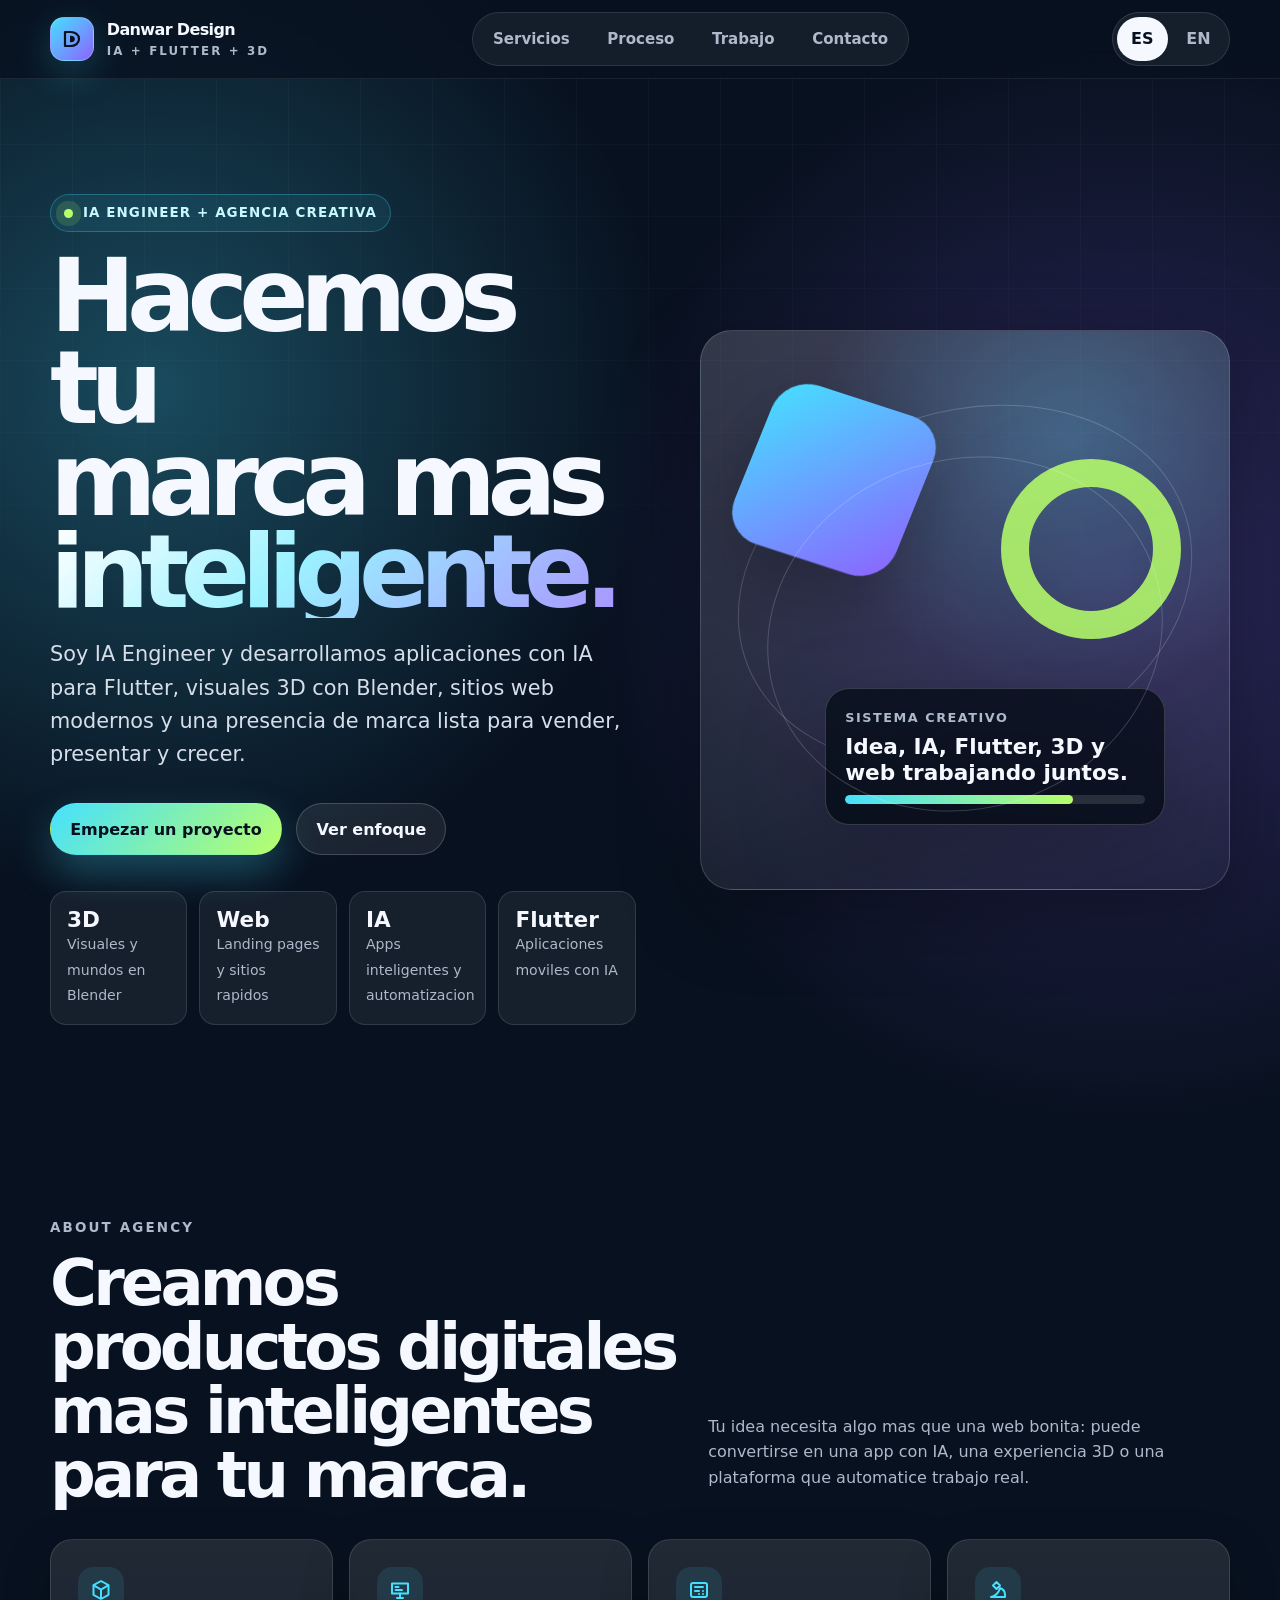
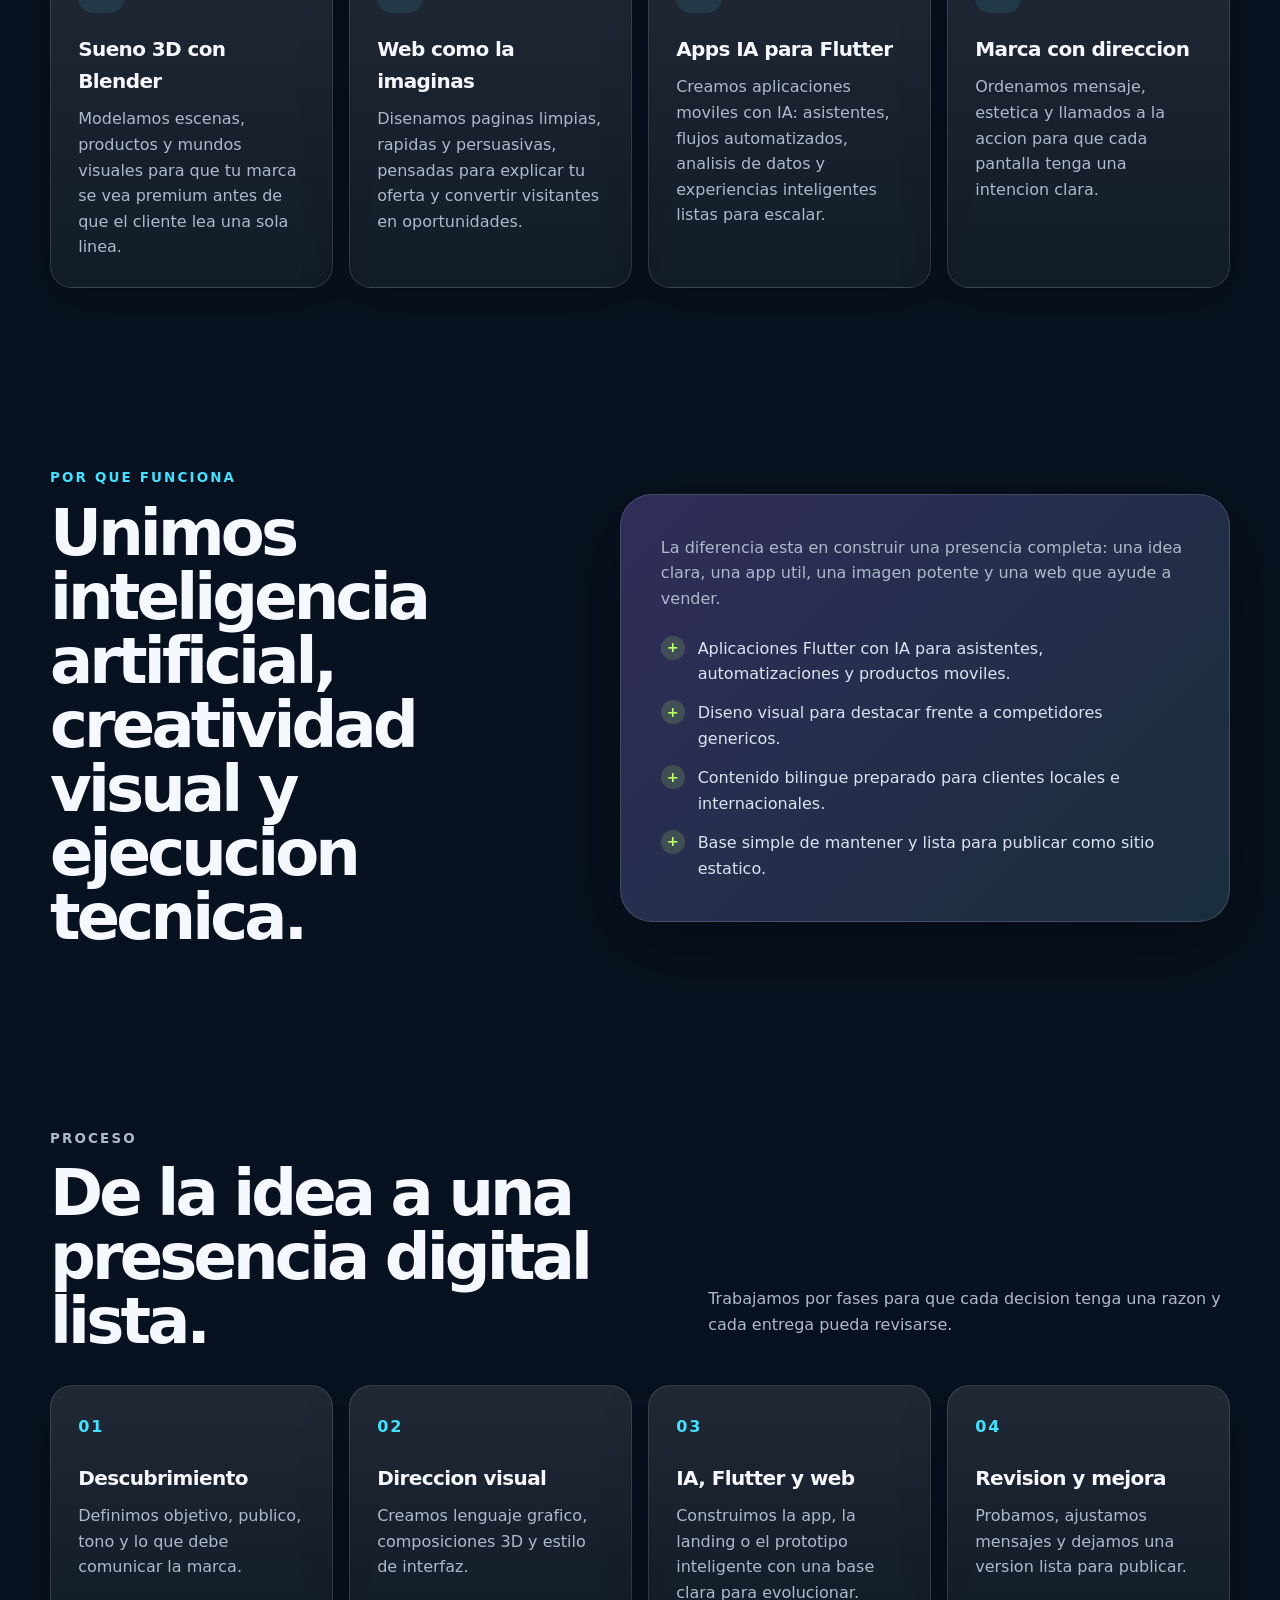
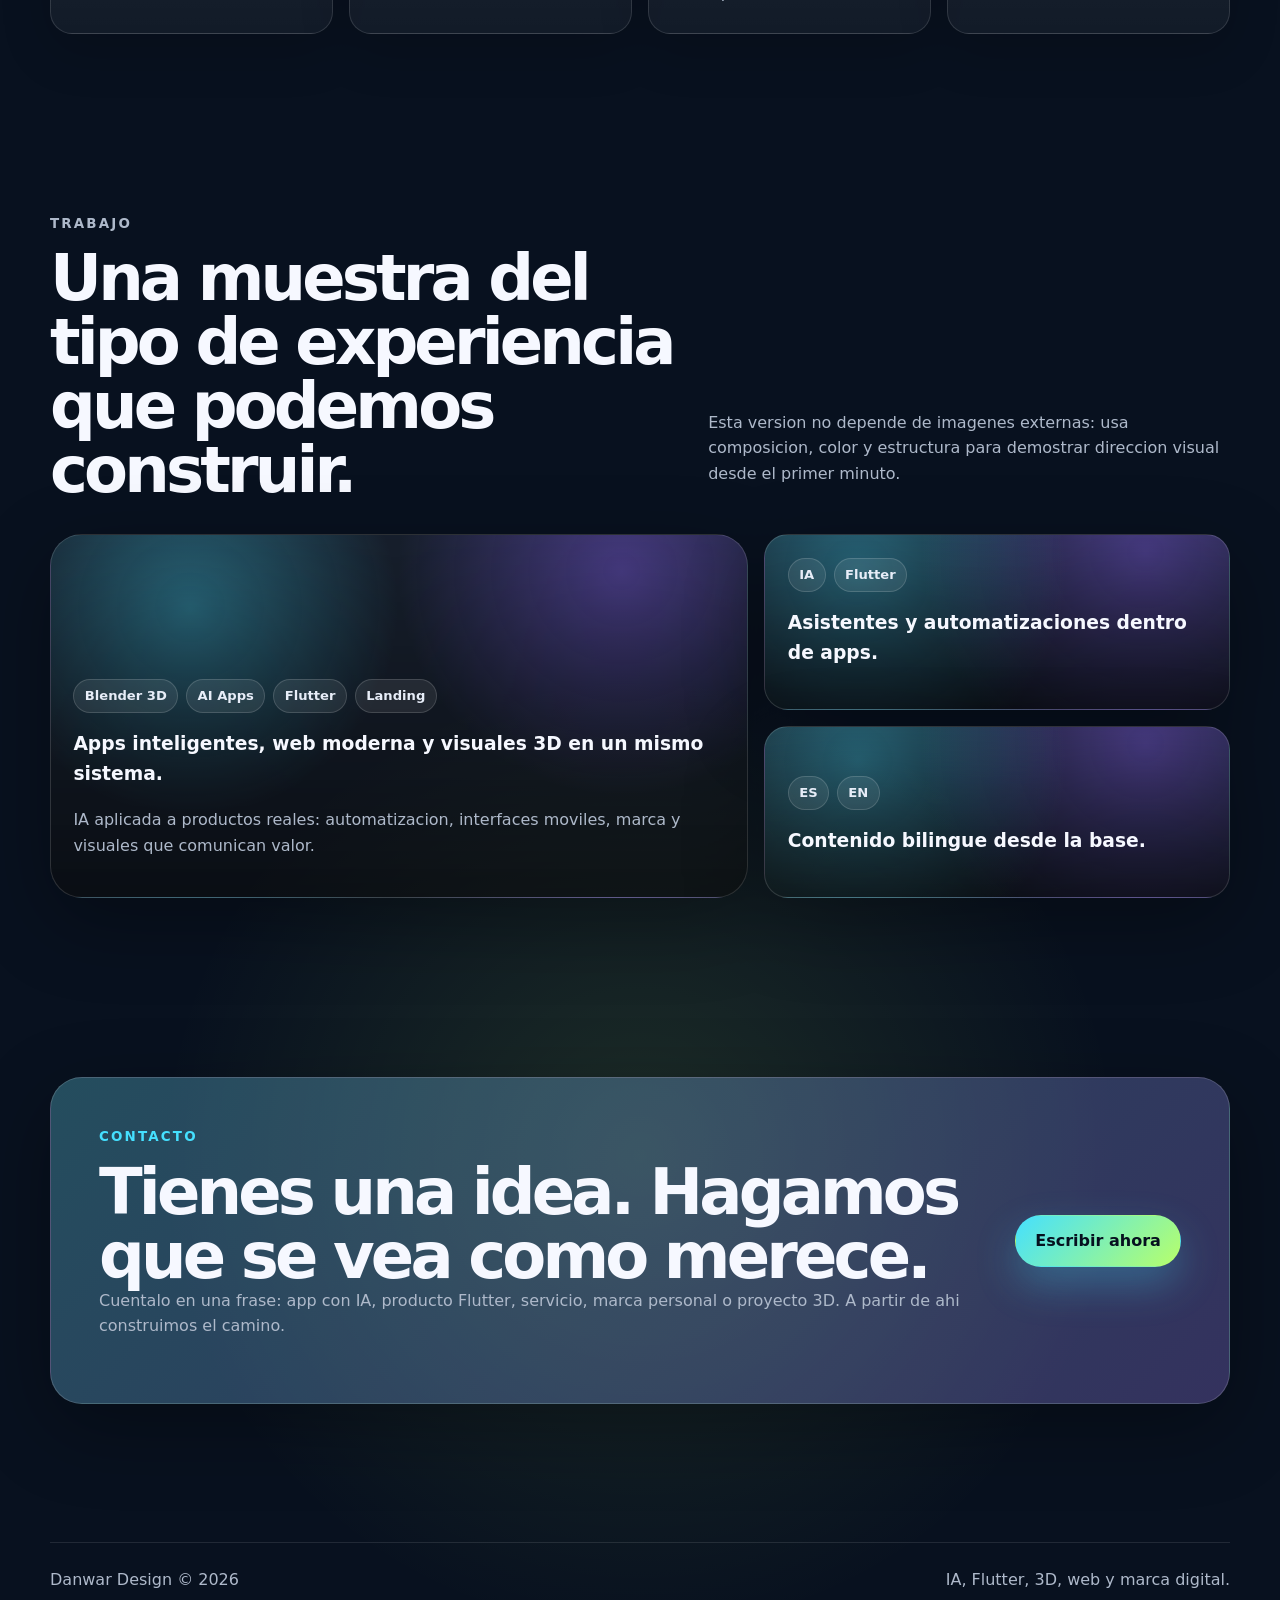
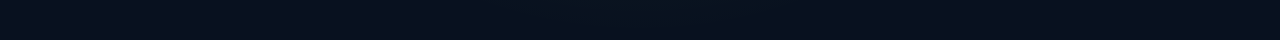
==== commit 6b1125bb: "Add AI Engineer and Flutter app positioning" ====
--- a/danwardesign.html
+++ b/danwardesign.html
@@ -3,9 +3,9 @@
 <head>
   <meta charset="utf-8">
   <meta name="viewport" content="width=device-width, initial-scale=1">
-  <meta name="description" content="Danwar Design crea experiencias digitales, diseno 3D con Blender y sitios web modernos para marcas que quieren destacar.">
+  <meta name="description" content="Danwar Design crea experiencias digitales, aplicaciones con IA para Flutter, diseno 3D con Blender y sitios web modernos para marcas que quieren destacar.">
   <meta name="theme-color" content="#08111f">
-  <title>Danwar Design | 3D, web y marca digital</title>
+  <title>Danwar Design | IA Engineer, Flutter, 3D y web</title>
   <link rel="stylesheet" href="assets/css/styles.css">
 </head>
 <body data-active-lang="es">
@@ -20,7 +20,7 @@
             <path d="M10 8.7h.8c2.4 0 4.1 1.2 4.1 3.3s-1.7 3.3-4.1 3.3H10V8.7Z" fill="currentColor"/>
           </svg>
         </span>
-        <span>Danwar Design <small>3D + Web Agency</small></span>
+        <span>Danwar Design <small>IA + Flutter + 3D</small></span>
       </a>
 
       <nav class="nav-links" aria-label="Secciones">
@@ -41,15 +41,17 @@
     <section class="hero" id="home">
       <div class="container hero-grid">
         <div>
-          <p class="eyebrow"><span class="pulse" aria-hidden="true"></span><span data-lang="es">Agencia creativa digital</span><span data-lang="en">Creative digital agency</span></p>
+          <p class="eyebrow"><span class="pulse" aria-hidden="true"></span><span data-lang="es">IA Engineer + agencia creativa</span><span data-lang="en">AI Engineer + creative agency</span></p>
           <h1>
-            <span data-lang="es">Hacemos tu marca mas</span>
-            <span data-lang="en">We make your brand</span>
-            <span class="gradient-text" data-lang="es"> memorable.</span>
-            <span class="gradient-text" data-lang="en"> unforgettable.</span>
+            <span data-lang="es">Hacemos tu</span>
+            <span data-lang="es">marca mas</span>
+            <span data-lang="en">We make your</span>
+            <span data-lang="en">brand</span>
+            <span class="gradient-text" data-lang="es"> inteligente.</span>
+            <span class="gradient-text" data-lang="en"> smarter.</span>
           </h1>
-          <p class="hero-copy" data-lang="es">Convertimos ideas en experiencias digitales: visuales 3D con Blender, sitios web modernos y una presencia de marca lista para vender, presentar y crecer.</p>
-          <p class="hero-copy" data-lang="en">We turn ideas into digital experiences: Blender 3D visuals, modern websites, and a brand presence ready to sell, present, and grow.</p>
+          <p class="hero-copy" data-lang="es">Soy IA Engineer y desarrollamos aplicaciones con IA para Flutter, visuales 3D con Blender, sitios web modernos y una presencia de marca lista para vender, presentar y crecer.</p>
+          <p class="hero-copy" data-lang="en">I am an AI Engineer and we build AI-powered Flutter applications, Blender 3D visuals, modern websites, and a brand presence ready to sell, present, and grow.</p>
           <div class="actions">
             <a class="button button-primary" href="#contact"><span data-lang="es">Empezar un proyecto</span><span data-lang="en">Start a project</span></a>
             <a class="button button-secondary" href="#work"><span data-lang="es">Ver enfoque</span><span data-lang="en">See our approach</span></a>
@@ -66,9 +68,14 @@
               <span data-lang="en">Fast sites and landing pages</span>
             </div>
             <div class="stat">
-              <strong>Brand</strong>
-              <span data-lang="es">Direccion visual con criterio</span>
-              <span data-lang="en">Sharp visual direction</span>
+              <strong>IA</strong>
+              <span data-lang="es">Apps inteligentes y automatizacion</span>
+              <span data-lang="en">Smart apps and automation</span>
+            </div>
+            <div class="stat">
+              <strong>Flutter</strong>
+              <span data-lang="es">Aplicaciones moviles con IA</span>
+              <span data-lang="en">AI-powered mobile apps</span>
             </div>
           </div>
         </div>
@@ -79,8 +86,8 @@
           <div class="shape shape-panel">
             <span data-lang="es">Sistema creativo</span>
             <span data-lang="en">Creative system</span>
-            <strong data-lang="es">Idea, 3D, web y marca trabajando juntos.</strong>
-            <strong data-lang="en">Idea, 3D, web and brand working together.</strong>
+            <strong data-lang="es">Idea, IA, Flutter, 3D y web trabajando juntos.</strong>
+            <strong data-lang="en">Idea, AI, Flutter, 3D and web working together.</strong>
             <div class="progress" aria-hidden="true"><i></i></div>
           </div>
         </div>
@@ -92,11 +99,11 @@
         <div class="section-head">
           <div>
             <p class="section-kicker">About agency</p>
-            <h2 data-lang="es">Creamos una experiencia mejor para tu marca.</h2>
-            <h2 data-lang="en">We create a better experience for your brand.</h2>
-          </div>
-          <p data-lang="es">Tu idea necesita algo mas que una web bonita: necesita claridad, imagen y una historia visual que la gente recuerde.</p>
-          <p data-lang="en">Your idea needs more than a pretty website: it needs clarity, imagery, and a visual story people remember.</p>
+            <h2 data-lang="es">Creamos productos digitales mas inteligentes para tu marca.</h2>
+            <h2 data-lang="en">We create smarter digital products for your brand.</h2>
+          </div>
+          <p data-lang="es">Tu idea necesita algo mas que una web bonita: puede convertirse en una app con IA, una experiencia 3D o una plataforma que automatice trabajo real.</p>
+          <p data-lang="en">Your idea needs more than a pretty website: it can become an AI app, a 3D experience, or a platform that automates real work.</p>
         </div>
 
         <div class="grid-3">
@@ -129,6 +136,19 @@
           <article class="card">
             <span class="icon" aria-hidden="true">
               <svg width="24" height="24" viewBox="0 0 24 24" fill="none">
+                <path d="M6 5h12a2 2 0 0 1 2 2v10a2 2 0 0 1-2 2H6a2 2 0 0 1-2-2V7a2 2 0 0 1 2-2Z" stroke="currentColor" stroke-width="2" stroke-linejoin="round"/>
+                <path d="M8 9h8M8 13h4M16 13h.01M16 16h.01M12 16h.01" stroke="currentColor" stroke-width="2" stroke-linecap="round"/>
+              </svg>
+            </span>
+            <h3 data-lang="es">Apps IA para Flutter</h3>
+            <h3 data-lang="en">AI apps for Flutter</h3>
+            <p data-lang="es">Creamos aplicaciones moviles con IA: asistentes, flujos automatizados, analisis de datos y experiencias inteligentes listas para escalar.</p>
+            <p data-lang="en">We build AI-powered mobile apps: assistants, automated flows, data analysis, and intelligent experiences ready to scale.</p>
+          </article>
+
+          <article class="card">
+            <span class="icon" aria-hidden="true">
+              <svg width="24" height="24" viewBox="0 0 24 24" fill="none">
                 <path d="M5 19c4.5-1.1 7.7-4.3 9-9 3.4 1.1 5 3.3 5 6.7V19H5Z" stroke="currentColor" stroke-width="2" stroke-linejoin="round"/>
                 <path d="M7 7.5 10.5 4 14 7.5 10.5 11 7 7.5Z" stroke="currentColor" stroke-width="2" stroke-linejoin="round"/>
               </svg>
@@ -147,16 +167,17 @@
         <div>
           <p class="section-kicker" data-lang="es">Por que funciona</p>
           <p class="section-kicker" data-lang="en">Why it works</p>
-          <h2 data-lang="es">Unimos creatividad visual y ejecucion tecnica.</h2>
-          <h2 data-lang="en">We connect visual creativity with technical execution.</h2>
+          <h2 data-lang="es">Unimos inteligencia artificial, creatividad visual y ejecucion tecnica.</h2>
+          <h2 data-lang="en">We connect artificial intelligence, visual creativity and technical execution.</h2>
         </div>
         <div class="feature-panel">
-          <p class="muted" data-lang="es">La diferencia esta en construir una presencia completa: una idea clara, una imagen potente y una web que ayude a vender.</p>
-          <p class="muted" data-lang="en">The difference is building a complete presence: a clear idea, a powerful image, and a website that helps sell.</p>
+          <p class="muted" data-lang="es">La diferencia esta en construir una presencia completa: una idea clara, una app util, una imagen potente y una web que ayude a vender.</p>
+          <p class="muted" data-lang="en">The difference is building a complete presence: a clear idea, a useful app, a powerful image, and a website that helps sell.</p>
           <ul class="feature-list">
-            <li><span class="check" aria-hidden="true">âœ“</span><span data-lang="es">Diseno visual para destacar frente a competidores genericos.</span><span data-lang="en">Visual design that stands out from generic competitors.</span></li>
-            <li><span class="check" aria-hidden="true">âœ“</span><span data-lang="es">Contenido bilingue preparado para clientes locales e internacionales.</span><span data-lang="en">Bilingual content ready for local and international clients.</span></li>
-            <li><span class="check" aria-hidden="true">âœ“</span><span data-lang="es">Base simple de mantener y lista para publicar como sitio estatico.</span><span data-lang="en">A simple, maintainable base ready to publish as a static site.</span></li>
+            <li><span class="check" aria-hidden="true">+</span><span data-lang="es">Aplicaciones Flutter con IA para asistentes, automatizaciones y productos moviles.</span><span data-lang="en">Flutter apps with AI for assistants, automations, and mobile products.</span></li>
+            <li><span class="check" aria-hidden="true">+</span><span data-lang="es">Diseno visual para destacar frente a competidores genericos.</span><span data-lang="en">Visual design that stands out from generic competitors.</span></li>
+            <li><span class="check" aria-hidden="true">+</span><span data-lang="es">Contenido bilingue preparado para clientes locales e internacionales.</span><span data-lang="en">Bilingual content ready for local and international clients.</span></li>
+            <li><span class="check" aria-hidden="true">+</span><span data-lang="es">Base simple de mantener y lista para publicar como sitio estatico.</span><span data-lang="en">A simple, maintainable base ready to publish as a static site.</span></li>
           </ul>
         </div>
       </div>
@@ -188,10 +209,10 @@
             <p data-lang="en">We create graphic language, 3D compositions, and interface style.</p>
           </article>
           <article class="card step">
-            <h3 data-lang="es">Construccion web</h3>
-            <h3 data-lang="en">Web build</h3>
-            <p data-lang="es">Montamos una pagina rapida, responsive y preparada para evolucionar.</p>
-            <p data-lang="en">We build a fast, responsive page ready to evolve.</p>
+            <h3 data-lang="es">IA, Flutter y web</h3>
+            <h3 data-lang="en">AI, Flutter and web</h3>
+            <p data-lang="es">Construimos la app, la landing o el prototipo inteligente con una base clara para evolucionar.</p>
+            <p data-lang="en">We build the app, landing page, or intelligent prototype with a clear base for growth.</p>
           </article>
           <article class="card step">
             <h3 data-lang="es">Revision y mejora</h3>
@@ -219,19 +240,20 @@
           <article class="work-card">
             <div class="tag-row">
               <span class="tag">Blender 3D</span>
+              <span class="tag">AI Apps</span>
+              <span class="tag">Flutter</span>
               <span class="tag">Landing</span>
-              <span class="tag">Brand system</span>
-            </div>
-            <h3 data-lang="es">Visual hero para producto, servicio o agencia.</h3>
-            <h3 data-lang="en">Hero visuals for product, service, or agency.</h3>
-            <p class="muted" data-lang="es">Geometria, profundidad y luz para transmitir valor sin depender de plantillas antiguas.</p>
-            <p class="muted" data-lang="en">Geometry, depth, and light to communicate value without old templates.</p>
+            </div>
+            <h3 data-lang="es">Apps inteligentes, web moderna y visuales 3D en un mismo sistema.</h3>
+            <h3 data-lang="en">Smart apps, modern web, and 3D visuals in one system.</h3>
+            <p class="muted" data-lang="es">IA aplicada a productos reales: automatizacion, interfaces moviles, marca y visuales que comunican valor.</p>
+            <p class="muted" data-lang="en">AI applied to real products: automation, mobile interfaces, brand, and visuals that communicate value.</p>
           </article>
           <div class="work-stack">
             <article class="work-card small">
-              <div class="tag-row"><span class="tag">Web</span><span class="tag">UX</span></div>
-              <h3 data-lang="es">Secciones claras para vender mejor.</h3>
-              <h3 data-lang="en">Clear sections that sell better.</h3>
+              <div class="tag-row"><span class="tag">IA</span><span class="tag">Flutter</span></div>
+              <h3 data-lang="es">Asistentes y automatizaciones dentro de apps.</h3>
+              <h3 data-lang="en">Assistants and automations inside apps.</h3>
             </article>
             <article class="work-card small">
               <div class="tag-row"><span class="tag">ES</span><span class="tag">EN</span></div>
@@ -252,8 +274,8 @@
               <p class="section-kicker" data-lang="en">Contact</p>
               <h2 data-lang="es">Tienes una idea. Hagamos que se vea como merece.</h2>
               <h2 data-lang="en">You have an idea. Let's make it look the way it deserves.</h2>
-              <p class="muted" data-lang="es">Cuentalo en una frase: producto, servicio, marca personal o proyecto 3D. A partir de ahi construimos el camino.</p>
-              <p class="muted" data-lang="en">Tell it in one sentence: product, service, personal brand, or 3D project. From there we build the path.</p>
+              <p class="muted" data-lang="es">Cuentalo en una frase: app con IA, producto Flutter, servicio, marca personal o proyecto 3D. A partir de ahi construimos el camino.</p>
+              <p class="muted" data-lang="en">Tell it in one sentence: AI app, Flutter product, service, personal brand, or 3D project. From there we build the path.</p>
             </div>
             <a class="button button-primary" href="mailto:hello@danwardesign.com?subject=Nuevo%20proyecto%20Danwar%20Design">
               <span data-lang="es">Escribir ahora</span>
@@ -267,9 +289,9 @@
 
   <footer class="site-footer">
     <div class="container footer-row">
-      <span>Danwar Design Â© <span id="year">2026</span></span>
-      <span data-lang="es">3D, web y marca digital.</span>
-      <span data-lang="en">3D, web and digital brand.</span>
+      <span>Danwar Design &copy; <span id="year">2026</span></span>
+      <span data-lang="es">IA, Flutter, 3D, web y marca digital.</span>
+      <span data-lang="en">AI, Flutter, 3D, web and digital brand.</span>
     </div>
   </footer>
   <script src="assets/js/language.js" defer></script>
--- a/assets/css/styles.css
+++ b/assets/css/styles.css
@@ -247,6 +247,10 @@
       letter-spacing: -0.085em;
     }
 
+    h1 > span {
+      display: block;
+    }
+
     .gradient-text {
       color: transparent;
       background: linear-gradient(135deg, #ffffff 0%, #9bf2ff 42%, #a990ff 100%);
@@ -301,9 +305,9 @@
 
     .hero-stats {
       display: grid;
-      grid-template-columns: repeat(3, minmax(0, 1fr));
+      grid-template-columns: repeat(4, minmax(0, 1fr));
       gap: 0.75rem;
-      max-width: 38rem;
+      max-width: 48rem;
     }
 
     .stat {
@@ -454,7 +458,7 @@
 
     .grid-3 {
       display: grid;
-      grid-template-columns: repeat(3, minmax(0, 1fr));
+      grid-template-columns: repeat(4, minmax(0, 1fr));
       gap: 1rem;
     }
 
@@ -725,14 +729,22 @@
         min-width: 0;
       }
 
+      .hero-grid {
+        max-width: 355px;
+        margin-inline: auto;
+      }
+
       h1 {
         max-width: 100%;
-        font-size: clamp(2.85rem, 15vw, 4rem);
+        font-size: clamp(2.1rem, 11vw, 3rem);
+        letter-spacing: -0.065em;
         overflow-wrap: break-word;
       }
 
       .hero-copy {
         max-width: 100%;
+        font-size: 0.96rem;
+        line-height: 1.55;
         overflow-wrap: break-word;
       }
 
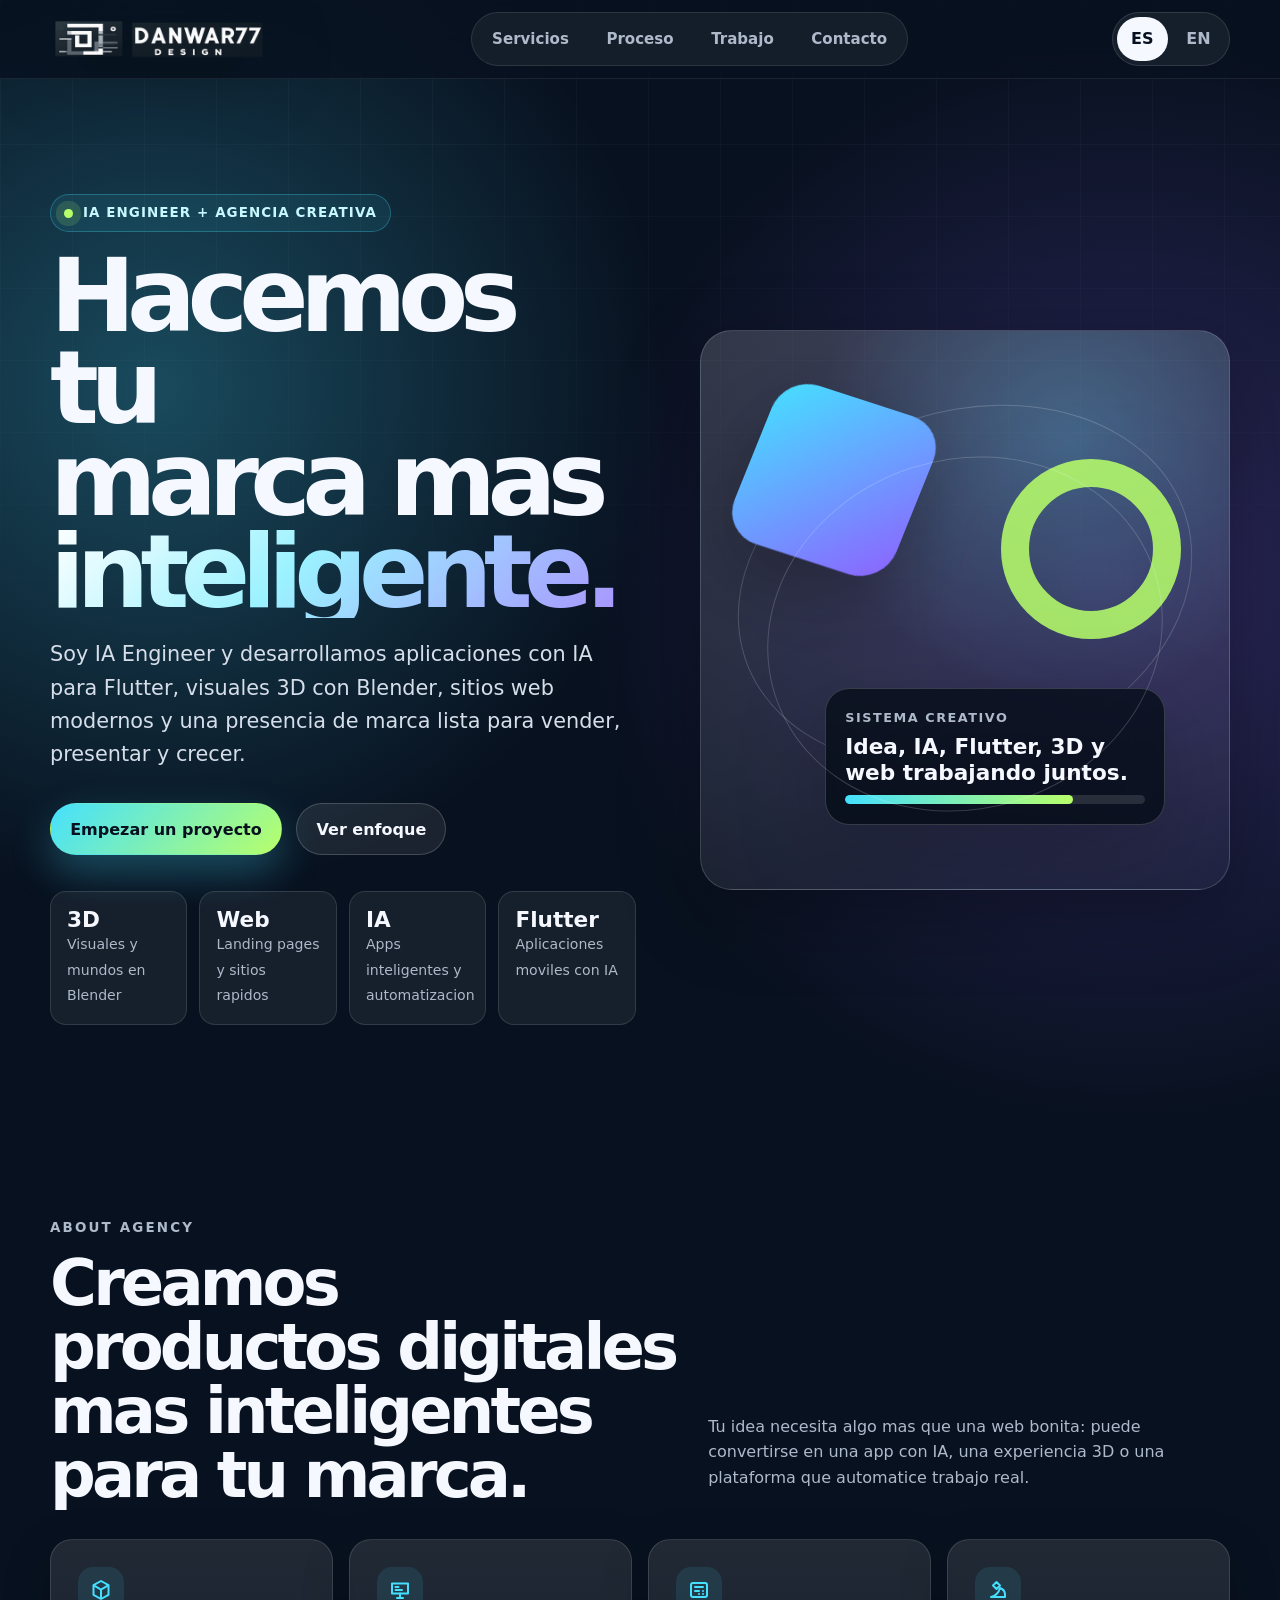
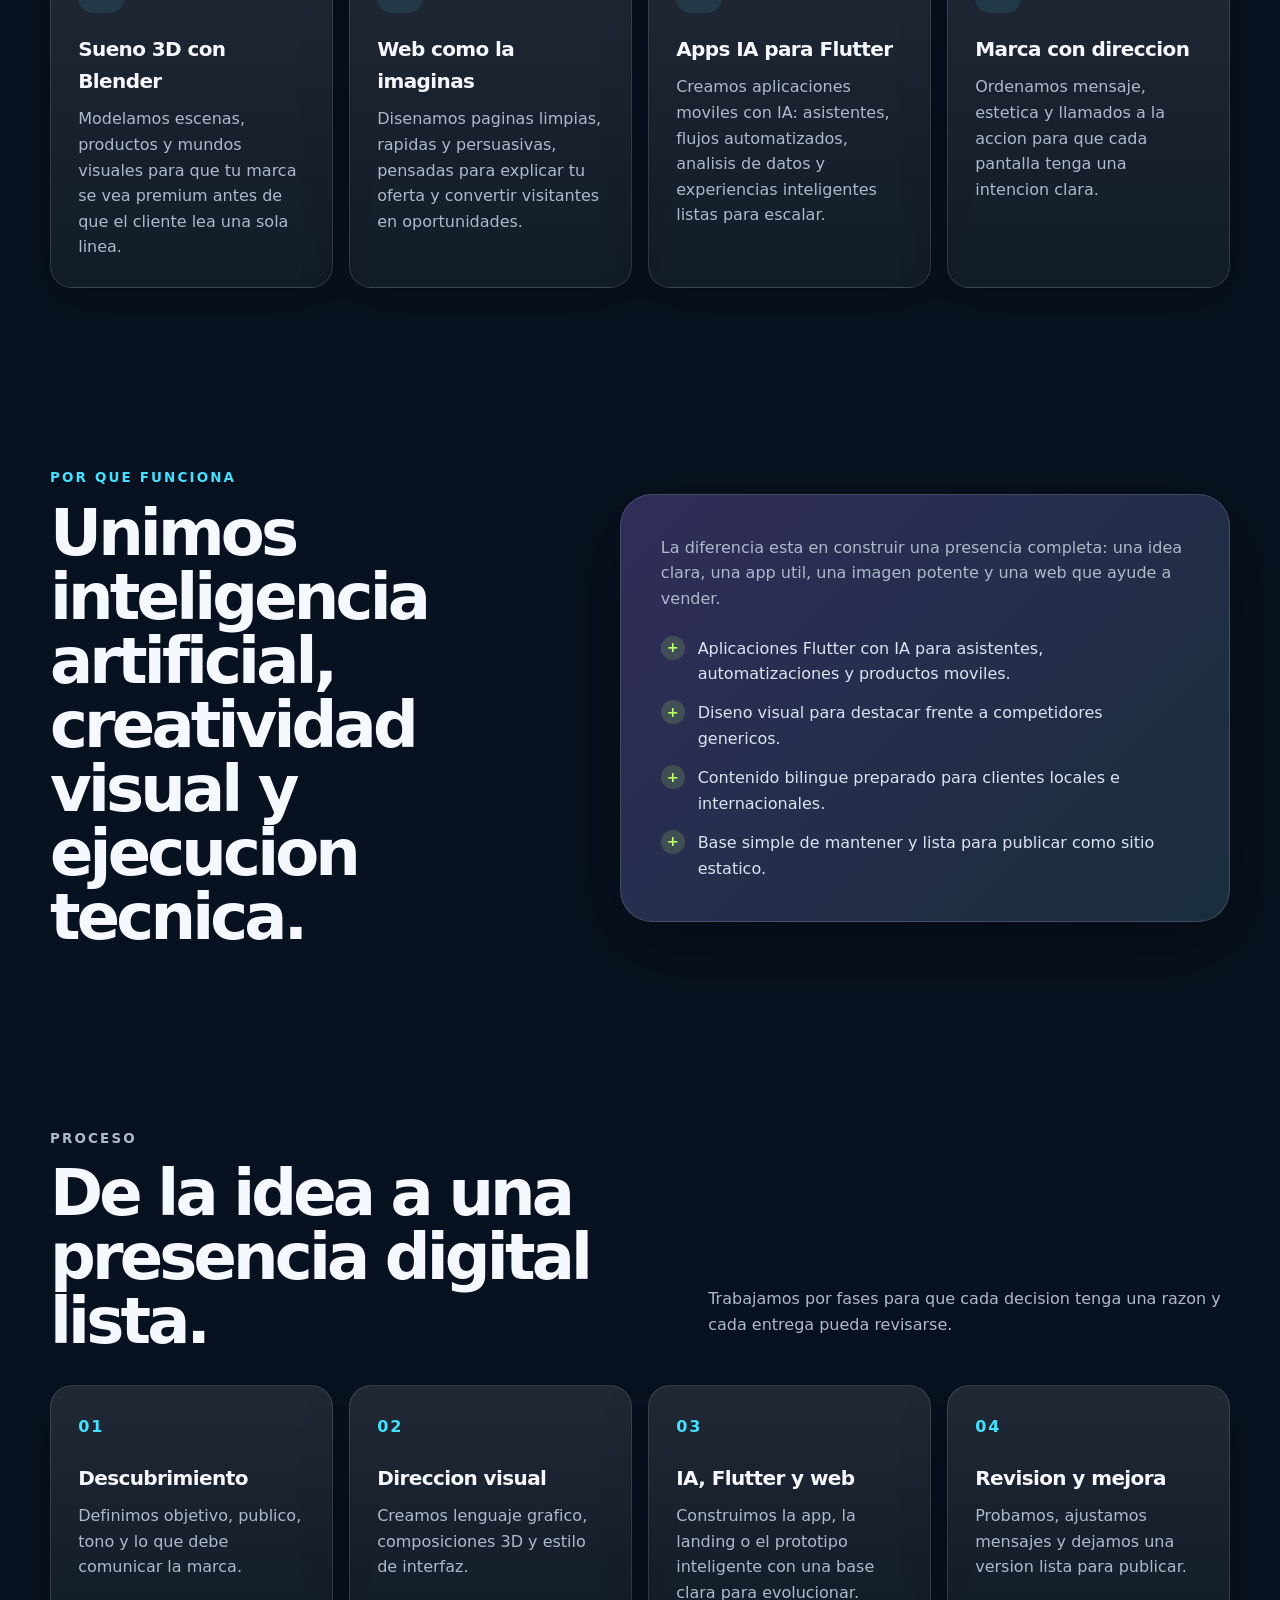
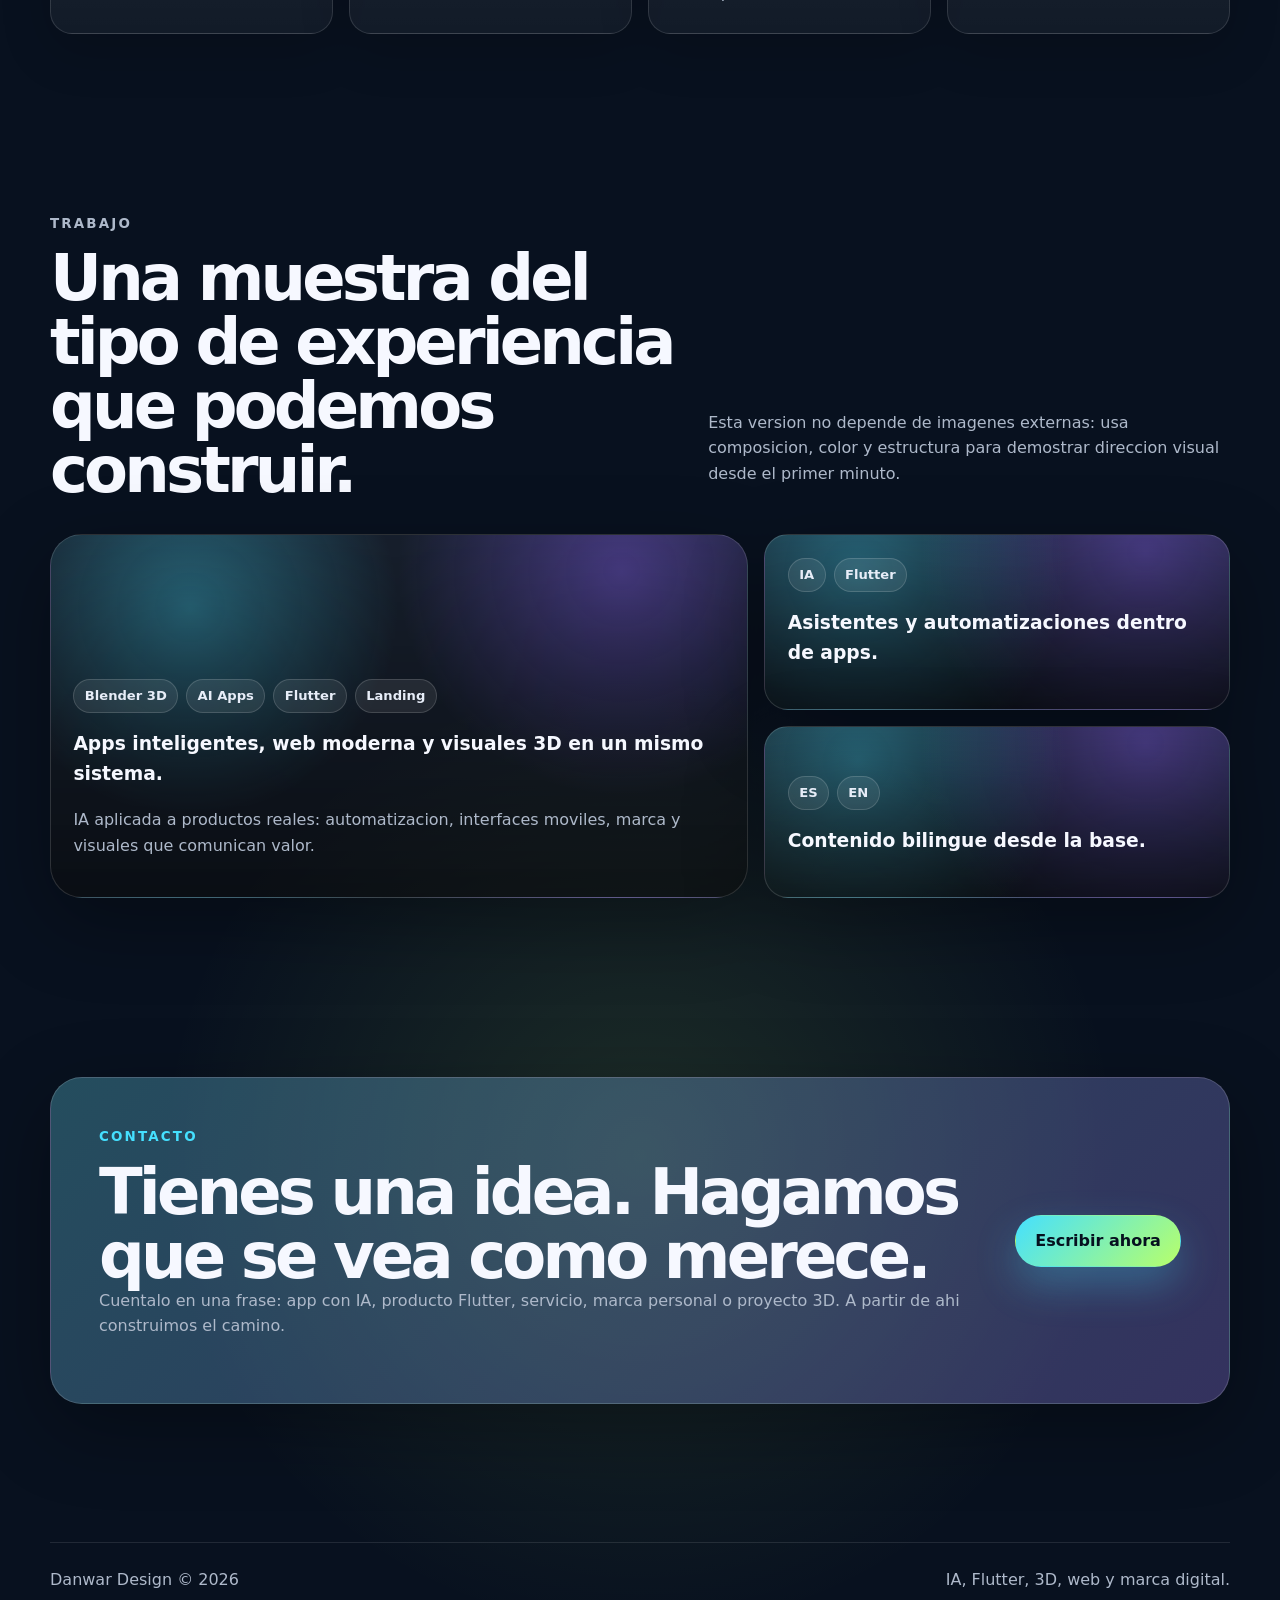
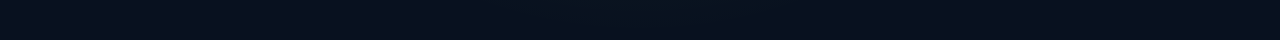
==== commit 22b7ddf6: "feat: modernize landing page with dark premium design - Rebuild danwardesign.html with bilingual (ES" ====
--- a/danwardesign.html
+++ b/danwardesign.html
@@ -6,6 +6,8 @@
   <meta name="description" content="Danwar Design crea experiencias digitales, aplicaciones con IA para Flutter, diseno 3D con Blender y sitios web modernos para marcas que quieren destacar.">
   <meta name="theme-color" content="#08111f">
   <title>Danwar Design | IA Engineer, Flutter, 3D y web</title>
+  <link rel="icon" type="image/png" href="assets/img/danwar77-logo-icon.png">
+  <link rel="apple-touch-icon" href="assets/img/danwar77-logo-icon.png">
   <link rel="stylesheet" href="assets/css/styles.css">
 </head>
 <body data-active-lang="es">
@@ -13,14 +15,8 @@
 
   <header class="site-header" aria-label="Navegacion principal">
     <div class="container nav">
-      <a class="brand" href="#home" aria-label="Danwar Design home">
-        <span class="brand-mark" aria-hidden="true">
-          <svg width="24" height="24" viewBox="0 0 24 24" fill="none" role="img" aria-hidden="true">
-            <path d="M5 19V5h5.4c4.9 0 8.6 2.9 8.6 7s-3.7 7-8.6 7H5Z" stroke="currentColor" stroke-width="2.2" stroke-linejoin="round"/>
-            <path d="M10 8.7h.8c2.4 0 4.1 1.2 4.1 3.3s-1.7 3.3-4.1 3.3H10V8.7Z" fill="currentColor"/>
-          </svg>
-        </span>
-        <span>Danwar Design <small>IA + Flutter + 3D</small></span>
+      <a class="brand" href="#home" aria-label="Danwar77 Design home">
+        <img class="brand-logo" src="assets/img/danwar77-logo-header.png" alt="Danwar77 Design" width="488" height="140">
       </a>
 
       <nav class="nav-links" aria-label="Secciones">
--- a/assets/css/styles.css
+++ b/assets/css/styles.css
@@ -110,30 +110,14 @@
     .brand {
       display: inline-flex;
       align-items: center;
-      gap: 0.8rem;
-      font-weight: 800;
-      letter-spacing: -0.04em;
-    }
-
-    .brand-mark {
-      display: grid;
-      width: 44px;
-      height: 44px;
-      place-items: center;
-      border: 1px solid rgba(255, 255, 255, 0.22);
+      flex: 0 0 auto;
+    }
+
+    .brand-logo {
+      width: clamp(168px, 17vw, 232px);
+      height: auto;
       border-radius: 14px;
-      background: linear-gradient(135deg, var(--cyan), var(--violet));
-      color: #06101f;
-      box-shadow: 0 12px 36px rgba(69, 224, 255, 0.22);
-    }
-
-    .brand small {
-      display: block;
-      color: var(--muted);
-      font-size: 0.74rem;
-      font-weight: 600;
-      letter-spacing: 0.18em;
-      text-transform: uppercase;
+      filter: drop-shadow(0 16px 34px rgba(0, 0, 0, 0.28));
     }
 
     .nav-links {
@@ -696,12 +680,8 @@
         align-items: center;
       }
 
-      .brand {
-        min-width: 0;
-      }
-
-      .brand small {
-        display: none;
+      .brand-logo {
+        width: min(188px, 72vw);
       }
 
       .lang-toggle {
